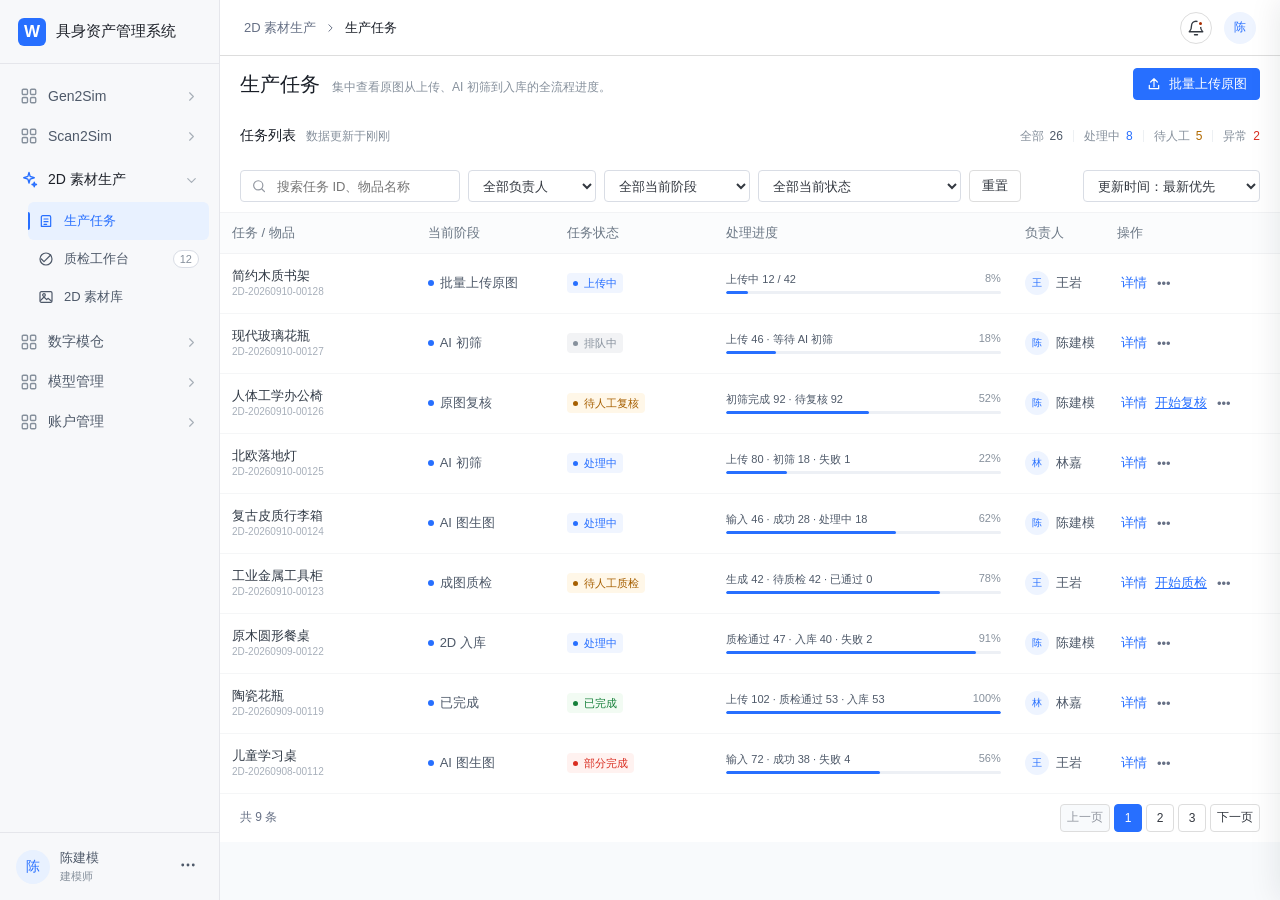
==== index.html @ 88dd55d5 "Add files via upload" ====
<!doctype html>
<html lang="zh-CN">
<head>
  <meta charset="utf-8">
  <meta name="viewport" content="width=device-width, initial-scale=1">
  <title>2D 素材生产 · 生产任务</title>
  <link rel="stylesheet" href="../cloud-blue-b2b/tokens.css">
  <link rel="stylesheet" href="styles.css">
</head>
<body>
  <svg class="svg-defs" aria-hidden="true">
    <symbol id="i-grid" viewBox="0 0 24 24"><rect x="3" y="3" width="7" height="7" rx="1.5"/><rect x="14" y="3" width="7" height="7" rx="1.5"/><rect x="3" y="14" width="7" height="7" rx="1.5"/><rect x="14" y="14" width="7" height="7" rx="1.5"/></symbol>
    <symbol id="i-task" viewBox="0 0 24 24"><path d="M7 4h10a2 2 0 0 1 2 2v14H5V6a2 2 0 0 1 2-2Z"/><path d="M9 9h6M9 13h6M9 17h4"/></symbol>
    <symbol id="i-check" viewBox="0 0 24 24"><path d="m5 12 4 4L19 6"/><circle cx="12" cy="12" r="9"/></symbol>
    <symbol id="i-image" viewBox="0 0 24 24"><rect x="3" y="4" width="18" height="16" rx="2"/><circle cx="9" cy="9" r="2"/><path d="m4 17 5-5 4 4 2-2 5 4"/></symbol>
    <symbol id="i-search" viewBox="0 0 24 24"><circle cx="11" cy="11" r="7"/><path d="m16.5 16.5 4 4"/></symbol>
    <symbol id="i-upload" viewBox="0 0 24 24"><path d="M12 16V4m0 0L7 9m5-5 5 5"/><path d="M5 14v5h14v-5"/></symbol>
    <symbol id="i-chevron" viewBox="0 0 24 24"><path d="m9 6 6 6-6 6"/></symbol>
    <symbol id="i-close" viewBox="0 0 24 24"><path d="m6 6 12 12M18 6 6 18"/></symbol>
    <symbol id="i-more" viewBox="0 0 24 24"><circle cx="5" cy="12" r="1"/><circle cx="12" cy="12" r="1"/><circle cx="19" cy="12" r="1"/></symbol>
    <symbol id="i-spark" viewBox="0 0 24 24"><path d="m12 2 1.5 5.2L19 9l-5.5 1.8L12 16l-1.5-5.2L5 9l5.5-1.8L12 2Z"/><path d="m19 15 .7 2.3L22 18l-2.3.7L19 21l-.7-2.3L16 18l2.3-.7L19 15Z"/></symbol>
    <symbol id="i-bell" viewBox="0 0 24 24"><path d="M18 9a6 6 0 0 0-12 0c0 7-3 7-3 8h18c0-1-3-1-3-8Z"/><path d="M10 21h4"/></symbol>
  </svg>

  <div class="app-shell">
    <aside class="sidebar" aria-label="主导航">
      <div class="brand"><span class="brand-mark">W</span><span>具身资产管理系统</span></div>
      <nav class="nav">
        <button class="nav-group"><svg><use href="#i-grid"/></svg><span>Gen2Sim</span><svg class="chev"><use href="#i-chevron"/></svg></button>
        <button class="nav-group"><svg><use href="#i-grid"/></svg><span>Scan2Sim</span><svg class="chev"><use href="#i-chevron"/></svg></button>
        <section class="nav-section open">
          <button class="nav-group active-group"><svg><use href="#i-spark"/></svg><span>2D 素材生产</span><svg class="chev rotate"><use href="#i-chevron"/></svg></button>
          <div class="subnav">
            <button class="subnav-item active"><svg><use href="#i-task"/></svg><span>生产任务</span></button>
            <a class="subnav-item" href="quality.html"><svg><use href="#i-check"/></svg><span>质检工作台</span><span class="nav-count">12</span></a>
            <a class="subnav-item" href="library.html"><svg><use href="#i-image"/></svg><span>2D 素材库</span></a>
          </div>
        </section>
        <button class="nav-group"><svg><use href="#i-grid"/></svg><span>数字模仓</span><svg class="chev"><use href="#i-chevron"/></svg></button>
        <button class="nav-group"><svg><use href="#i-grid"/></svg><span>模型管理</span><svg class="chev"><use href="#i-chevron"/></svg></button>
        <button class="nav-group"><svg><use href="#i-grid"/></svg><span>账户管理</span><svg class="chev"><use href="#i-chevron"/></svg></button>
      </nav>
      <div class="sidebar-foot"><div class="avatar">陈</div><div><strong>陈建模</strong><span>建模师</span></div><button aria-label="更多账户操作"><svg><use href="#i-more"/></svg></button></div>
    </aside>

    <main class="main">
      <header class="topbar">
        <div class="breadcrumb"><span>2D 素材生产</span><svg><use href="#i-chevron"/></svg><strong>生产任务</strong></div>
        <div class="top-actions"><button class="icon-btn" aria-label="通知"><svg><use href="#i-bell"/></svg><span class="notice-dot"></span></button><div class="top-avatar">陈</div></div>
      </header>

      <div class="page">
        <section class="page-heading">
          <div class="page-title-row"><h1>生产任务</h1><p>集中查看原图从上传、AI 初筛到入库的全流程进度。</p></div>
          <button class="primary-btn" id="uploadBtn"><svg><use href="#i-upload"/></svg>批量上传原图</button>
        </section>

        <section class="task-panel">
          <div class="panel-header">
            <div class="panel-title-group"><h2>任务列表</h2><span>数据更新于刚刚</span></div>
            <div class="summary-bar" aria-label="任务概览">
              <span>全部 <strong>26</strong></span><i></i>
              <span class="summary-processing">处理中 <strong>8</strong></span><i></i>
              <span class="summary-pending">待人工 <strong>5</strong></span><i></i>
              <span class="summary-exception">异常 <strong>2</strong></span>
            </div>
          </div>
          <div class="filters">
            <label class="search-box"><svg><use href="#i-search"/></svg><input id="searchInput" type="search" placeholder="搜索任务 ID、物品名称" aria-label="搜索任务"></label>
            <select id="ownerFilter" aria-label="筛选负责人"><option value="all">全部负责人</option><option>陈建模</option><option>林嘉</option><option>王岩</option></select>
            <select id="stageFilter" aria-label="筛选当前阶段"><option value="all">全部当前阶段</option><option>批量上传原图</option><option>AI 初筛</option><option>原图复核</option><option>AI 图生图</option><option>成图质检</option><option>分类/标签/命名</option><option>2D 入库</option><option>已完成</option></select>
            <select id="statusFilter" aria-label="筛选当前状态"><option value="all">全部当前状态</option></select>
            <button class="ghost-btn" id="resetBtn">重置</button><span class="filter-spacer"></span>
            <select id="sortFilter" aria-label="任务排序"><option value="time-desc">更新时间：最新优先</option><option value="time-asc">更新时间：最早优先</option><option value="progress-desc">处理进度：从高到低</option><option value="progress-asc">处理进度：从低到高</option></select>
          </div>

          <div class="table-wrap">
            <table>
              <thead><tr><th>任务 / 物品</th><th>当前阶段</th><th>任务状态</th><th>处理进度</th><th>负责人</th><th>更新时间</th><th>备注</th><th>操作</th></tr></thead>
              <tbody id="taskBody"></tbody>
            </table>
            <div class="empty" id="emptyState"><div class="empty-icon"><svg><use href="#i-search"/></svg></div><h3>没有找到匹配任务</h3><p>调整筛选条件或搜索关键词后再试。</p><button class="ghost-btn" id="emptyReset">清空筛选</button></div>
          </div>
          <footer class="pagination"><span id="resultCount">共 8 条</span><div><button disabled>上一页</button><button class="page-current">1</button><button>2</button><button>3</button><button>下一页</button></div></footer>
        </section>
      </div>
    </main>
  </div>

  <div class="overlay" id="drawerOverlay" hidden></div>
  <aside class="drawer" id="taskDrawer" aria-hidden="true" aria-label="任务详情">
    <header><div><span class="drawer-kicker">任务详情</span><h2 id="drawerTitle">办公椅</h2><code id="drawerId"></code></div><button class="icon-btn" id="drawerClose" aria-label="关闭"><svg><use href="#i-close"/></svg></button></header>
    <div class="drawer-body" id="drawerBody"></div>
    <footer><button class="ghost-btn" id="drawerCancel">关闭</button><button class="primary-btn" id="drawerAction">继续处理</button></footer>
  </aside>

  <div class="modal-overlay" id="uploadModal" hidden>
    <section class="modal" role="dialog" aria-modal="true" aria-labelledby="uploadTitle">
      <header><div><span class="drawer-kicker">新生产批次</span><h2 id="uploadTitle">批量上传原图</h2></div><button class="icon-btn modal-close" aria-label="关闭"><svg><use href="#i-close"/></svg></button></header>
      <form id="uploadForm">
        <div class="modal-body upload-form-body">
          <label class="form-field"><span>物品名称 <b>*</b></span><input id="itemName" name="itemName" maxlength="50" placeholder="请输入物品名称" required></label>
          <label class="form-field"><span>备注</span><textarea id="taskRemark" name="taskRemark" maxlength="100" placeholder="可填写用途、重点关注事项等（选填）"></textarea></label>
          <div class="form-field"><span>上传图片 <b>*</b></span><div class="upload-dropzone"><input id="imageFiles" name="imageFiles" type="file" accept="image/png,image/jpeg,image/webp" multiple><input id="imageFolder" name="imageFolder" type="file" webkitdirectory directory multiple><svg><use href="#i-upload"/></svg><strong>上传图片或图片文件夹</strong><small>仅支持 PNG、JPG、JPEG、WEBP；文件夹内含其他格式时不可提交</small><div class="upload-picker-actions"><button type="button" class="ghost-btn" id="chooseImages">选择图片</button><button type="button" class="ghost-btn" id="chooseFolder">选择文件夹</button></div><em id="uploadCount" aria-live="polite">尚未选择图片</em></div></div>
        </div>
        <footer><button type="button" class="ghost-btn modal-close">取消</button><button type="submit" class="primary-btn">提交并开始上传</button></footer>
      </form>
    </section>
  </div>

  <div class="toast" id="toast" role="status"></div>
  <script src="app.js"></script>
</body>
</html>
---- styles.css ----
*{box-sizing:border-box}html,body{margin:0;min-height:100%;font-family:var(--cb-font-sans);color:var(--cb-ink);background:var(--cb-canvas)}button,input,select{font:inherit}.svg-defs{position:absolute;width:0;height:0;overflow:hidden}svg{width:18px;height:18px;fill:none;stroke:currentColor;stroke-width:1.8;stroke-linecap:round;stroke-linejoin:round}.app-shell{min-height:100vh}.sidebar{position:fixed;inset:0 auto 0 0;width:240px;color:#fff;background:#1768e5;display:flex;flex-direction:column;z-index:10;box-shadow:8px 0 24px rgba(16,63,135,.12)}.brand{height:68px;display:flex;align-items:center;gap:10px;padding:0 20px;border-bottom:1px solid rgba(255,255,255,.15);font-size:16px;font-weight:600}.brand-mark{font-size:25px;font-weight:800;font-style:italic}.nav{padding:14px 10px}.nav-group,.subnav-item{border:0;color:inherit;background:transparent;width:100%;display:flex;align-items:center;text-align:left;cursor:pointer}.nav-group{height:46px;padding:0 12px;gap:10px;border-radius:8px;font-size:14px;font-weight:500}.nav-group:hover,.subnav-item:hover{background:rgba(255,255,255,.1)}.nav-group>svg:first-child{opacity:.88}.nav-group span{flex:1}.nav-group .chev{width:15px;height:15px;opacity:.7;transition:transform .18s}.chev.rotate{transform:rotate(90deg)}.nav-section{margin:4px 0}.active-group{background:rgba(9,64,150,.22)}.subnav{padding:4px 0 4px 18px}.subnav-item{height:42px;padding:0 12px;gap:10px;border-radius:8px;font-size:13px;color:rgba(255,255,255,.78)}.subnav-item svg{width:16px}.subnav-item.active{background:#fff;color:#145be8;font-weight:600;box-shadow:0 4px 14px rgba(13,59,129,.17)}.nav-count{margin-left:auto;padding:1px 7px;border-radius:999px;background:rgba(255,255,255,.16);font-size:11px}.sidebar-foot{margin-top:auto;padding:16px;display:flex;align-items:center;gap:10px;border-top:1px solid rgba(255,255,255,.15)}.avatar,.top-avatar{display:grid;place-items:center;border-radius:50%;font-weight:600}.avatar{width:34px;height:34px;background:rgba(255,255,255,.2)}.sidebar-foot div:nth-child(2){display:flex;flex-direction:column;gap:2px;font-size:13px}.sidebar-foot span{font-size:11px;opacity:.7}.sidebar-foot button{margin-left:auto;border:0;background:transparent;color:#fff}.main{margin-left:240px;min-width:0}.topbar{height:56px;position:sticky;top:0;z-index:8;display:flex;align-items:center;justify-content:space-between;padding:0 28px;background:rgba(255,255,255,.97);border-bottom:1px solid var(--cb-border)}.breadcrumb{display:flex;align-items:center;gap:8px;color:var(--cb-ink-muted);font-size:13px}.breadcrumb svg{width:13px}.breadcrumb strong{color:var(--cb-ink);font-weight:500}.top-actions{display:flex;align-items:center;gap:12px}.icon-btn{position:relative;display:grid;place-items:center;width:36px;height:36px;border:1px solid transparent;border-radius:8px;background:transparent;color:var(--cb-ink-secondary);cursor:pointer}.icon-btn:hover{background:var(--cb-surface-hover)}.notice-dot{position:absolute;right:7px;top:7px;width:7px;height:7px;border:2px solid #fff;border-radius:50%;background:var(--cb-error)}.top-avatar{width:32px;height:32px;color:#145be8;background:var(--cb-primary-soft);font-size:12px}.page{padding:28px;max-width:1680px;margin:auto}.page-heading{display:flex;align-items:flex-end;justify-content:space-between;margin-bottom:22px}.eyebrow{display:flex;align-items:center;gap:7px;color:var(--cb-primary);font-size:11px;font-weight:700;letter-spacing:1.2px}.eyebrow span{width:18px;height:2px;background:var(--cb-primary)}h1{margin:7px 0 4px;font-size:26px;line-height:1.3;letter-spacing:-.3px}.page-heading p{margin:0;color:var(--cb-ink-muted);font-size:13px}.primary-btn,.ghost-btn,.icon-text-btn{height:36px;border-radius:8px;padding:0 14px;display:inline-flex;align-items:center;justify-content:center;gap:7px;cursor:pointer}.primary-btn{border:1px solid var(--cb-primary);background:var(--cb-primary);color:#fff;font-weight:500;box-shadow:0 5px 14px rgba(39,111,255,.2)}.primary-btn:hover{background:var(--cb-primary-hover)}.ghost-btn,.icon-text-btn{border:1px solid var(--cb-border);background:#fff;color:var(--cb-ink-secondary)}.ghost-btn:hover,.icon-text-btn:hover{border-color:var(--cb-primary-focus);background:var(--cb-primary-soft);color:var(--cb-primary)}.summary{display:grid;grid-template-columns:repeat(4,minmax(0,1fr));gap:14px;margin-bottom:16px}.summary article{min-height:92px;padding:17px 18px;display:flex;align-items:center;gap:14px;background:#fff;border:1px solid var(--cb-border);border-radius:12px;box-shadow:var(--cb-shadow-card)}.metric-icon{width:42px;height:42px;flex:0 0 auto;display:grid;place-items:center;border-radius:10px;font-size:18px;font-weight:700}.metric-icon.blue{color:var(--cb-primary);background:var(--cb-primary-soft)}.metric-icon.cyan{background:#eafafb}.metric-icon.amber{color:var(--cb-warning);background:var(--cb-warning-soft)}.metric-icon.red{color:var(--cb-error);background:var(--cb-error-soft)}.pulse{width:11px;height:11px;border:3px solid #06a7b8;border-radius:50%;box-shadow:0 0 0 6px rgba(6,167,184,.12)}.summary article>div:last-child{min-width:0;display:grid;grid-template-columns:auto auto;align-items:baseline;column-gap:8px}.summary span{font-size:12px;color:var(--cb-ink-muted)}.summary strong{font-size:24px;line-height:1.1}.summary small{grid-column:1/-1;margin-top:5px;color:var(--cb-ink-disabled);white-space:nowrap;overflow:hidden;text-overflow:ellipsis}.task-panel{background:#fff;border:1px solid var(--cb-border);border-radius:12px;box-shadow:var(--cb-shadow-card);overflow:hidden}.panel-header{height:61px;padding:0 18px;display:flex;align-items:center;justify-content:space-between;border-bottom:1px solid var(--cb-border)}.panel-header>div:first-child{display:flex;align-items:baseline;gap:10px}.panel-header h2{margin:0;font-size:17px}.panel-header span{color:var(--cb-ink-disabled);font-size:12px}.view-tabs{height:100%;display:flex;align-items:flex-end;gap:24px}.view-tabs button{height:100%;padding:0 2px;border:0;border-bottom:2px solid transparent;background:transparent;color:var(--cb-ink-muted);cursor:pointer}.view-tabs button.active{color:var(--cb-primary);border-color:var(--cb-primary);font-weight:600}.filters{padding:14px 18px;display:flex;align-items:center;gap:10px;border-bottom:1px solid var(--cb-border)}.search-box{width:260px;height:36px;display:flex;align-items:center;gap:8px;padding:0 10px;border:1px solid var(--cb-border);border-radius:8px;background:#fff;color:var(--cb-ink-disabled)}.search-box:focus-within{border-color:var(--cb-primary);box-shadow:var(--cb-focus-ring)}.search-box input{width:100%;border:0;outline:0;color:var(--cb-ink);font-size:13px}.filters select{height:36px;min-width:126px;padding:0 32px 0 11px;border:1px solid var(--cb-border);border-radius:8px;background:#fff;color:var(--cb-ink-secondary);outline:0}.filters select:focus{border-color:var(--cb-primary);box-shadow:var(--cb-focus-ring)}.filter-spacer{flex:1}.icon-text-btn svg{width:16px}.table-wrap{overflow:auto}table{width:100%;min-width:1120px;border-collapse:collapse;table-layout:fixed}th{height:42px;padding:0 14px;background:var(--cb-surface-soft);color:var(--cb-ink-muted);font-size:12px;font-weight:500;text-align:left;border-bottom:1px solid var(--cb-border)}td{height:72px;padding:10px 14px;border-bottom:1px solid #edf0f4;color:var(--cb-ink-secondary);font-size:13px;vertical-align:middle}tbody tr{cursor:pointer;transition:background .15s}tbody tr:hover{background:#f8faff}th:nth-child(1){width:225px}th:nth-child(2){width:108px}th:nth-child(3){width:116px}th:nth-child(4){width:285px}th:nth-child(5){width:86px}th:nth-child(6){width:90px}th:nth-child(7){width:125px}th:nth-child(8){width:115px}.task-cell{display:flex;align-items:center;gap:10px}.object-thumb{width:42px;height:42px;flex:0 0 auto;border:1px solid #dfe8f6;border-radius:8px;display:grid;place-items:center;color:#276fff;background:linear-gradient(145deg,#f7faff,#eaf1ff)}.object-thumb svg{width:24px;height:24px}.task-name{display:flex;flex-direction:column;min-width:0}.task-name strong{color:var(--cb-ink);font-size:13px;white-space:nowrap;overflow:hidden;text-overflow:ellipsis}.task-name code{margin-top:4px;color:var(--cb-ink-disabled);font:11px var(--cb-font-mono)}.stage{display:flex;align-items:center;gap:7px;color:var(--cb-ink-secondary)}.stage-dot{width:7px;height:7px;border-radius:50%;background:var(--cb-primary)}.status{display:inline-flex;align-items:center;gap:6px;padding:4px 8px;border-radius:999px;font-size:12px;font-weight:500;white-space:nowrap}.status:before{content:"";width:6px;height:6px;border-radius:50%;background:currentColor}.status.action{color:#b54708;background:var(--cb-warning-soft)}.status.running{color:#175cd3;background:var(--cb-primary-soft)}.status.done{color:#067647;background:var(--cb-success-soft)}.status.exception{color:#b42318;background:var(--cb-error-soft)}.progress{display:flex;flex-direction:column;gap:7px}.progress-top{display:flex;justify-content:space-between;color:var(--cb-ink-muted);font-size:11px}.progress-top strong{color:var(--cb-ink-secondary);font-weight:500}.progress-bar{height:5px;border-radius:99px;background:#edf1f6;overflow:hidden}.progress-bar i{display:block;height:100%;border-radius:inherit;background:linear-gradient(90deg,#276fff,#58a6ff)}.progress-meta{font-size:11px;color:var(--cb-ink-disabled);white-space:nowrap}.num{text-align:right}.owner{display:flex;align-items:center;gap:7px}.mini-avatar{width:25px;height:25px;display:grid;place-items:center;border-radius:50%;color:#145be8;background:var(--cb-primary-soft);font-size:10px;font-weight:600}.time{font-size:12px;line-height:1.5}.action-link{border:0;background:transparent;color:var(--cb-primary);padding:5px 4px;cursor:pointer}.action-link:hover{text-decoration:underline}.more-btn{border:0;background:transparent;color:var(--cb-ink-muted);cursor:pointer;vertical-align:middle}.empty{display:none;text-align:center;padding:62px 20px}.empty.show{display:block}.empty-icon{margin:auto;width:48px;height:48px;display:grid;place-items:center;color:var(--cb-primary);background:var(--cb-primary-soft);border-radius:12px}.empty h3{margin:14px 0 5px;font-size:15px}.empty p{margin:0 0 16px;color:var(--cb-ink-muted);font-size:13px}.pagination{height:58px;padding:0 18px;display:flex;align-items:center;justify-content:space-between;color:var(--cb-ink-muted);font-size:12px}.pagination div{display:flex;gap:4px}.pagination button{height:30px;min-width:30px;border:1px solid var(--cb-border);border-radius:7px;background:#fff;color:var(--cb-ink-secondary)}.pagination button:disabled{color:var(--cb-ink-disabled);background:var(--cb-surface-disabled)}.pagination .page-current{color:#fff;background:var(--cb-primary);border-color:var(--cb-primary)}.overlay,.modal-overlay{position:fixed;inset:0;background:rgba(16,24,40,.3);z-index:30}.drawer{position:fixed;z-index:31;inset:0 0 0 auto;width:480px;display:flex;flex-direction:column;background:#fff;box-shadow:-16px 0 40px rgba(16,24,40,.16);transform:translateX(102%);transition:transform .18s ease}.drawer.open{transform:translateX(0)}.drawer>header,.modal>header{min-height:76px;padding:17px 20px;display:flex;align-items:flex-start;justify-content:space-between;border-bottom:1px solid var(--cb-border)}.drawer h2,.modal h2{margin:2px 0 3px;font-size:19px}.drawer code{color:var(--cb-ink-disabled);font:11px var(--cb-font-mono)}.drawer-kicker{color:var(--cb-primary);font-size:11px;font-weight:700;letter-spacing:.8px}.drawer-body{flex:1;padding:20px;overflow:auto}.drawer>footer,.modal>footer{padding:14px 20px;display:flex;justify-content:flex-end;gap:10px;border-top:1px solid var(--cb-border)}.detail-summary{display:grid;grid-template-columns:repeat(3,1fr);gap:10px}.detail-summary div{padding:13px;border:1px solid var(--cb-border);border-radius:9px;background:var(--cb-surface-soft)}.detail-summary span{display:block;color:var(--cb-ink-muted);font-size:11px}.detail-summary strong{display:block;margin-top:5px;font-size:17px}.detail-section{margin-top:22px}.detail-section h3{margin:0 0 12px;font-size:14px}.timeline{list-style:none;margin:0;padding:0}.timeline li{position:relative;padding:0 0 18px 28px;color:var(--cb-ink-muted);font-size:12px}.timeline li:before{content:"";position:absolute;left:6px;top:3px;width:9px;height:9px;border:2px solid #cfd7e4;border-radius:50%;background:#fff}.timeline li:after{content:"";position:absolute;left:11px;top:15px;bottom:0;width:1px;background:#dfe5ee}.timeline li:last-child:after{display:none}.timeline li.done:before{border-color:var(--cb-success);background:var(--cb-success)}.timeline li.current:before{border-color:var(--cb-primary);box-shadow:0 0 0 4px var(--cb-primary-soft)}.timeline strong{display:block;color:var(--cb-ink-secondary);font-size:13px;margin-bottom:3px}.modal-overlay{display:grid;place-items:center}.modal-overlay[hidden],.overlay[hidden]{display:none}.modal{width:min(540px,calc(100vw - 32px));background:#fff;border-radius:16px;box-shadow:var(--cb-shadow-dialog);overflow:hidden}.modal-body{padding:24px}.upload-placeholder{text-align:center;padding:30px 18px;border:1px dashed var(--cb-primary-focus);border-radius:12px;background:var(--cb-primary-soft)}.upload-illustration{width:52px;height:52px;margin:auto;display:grid;place-items:center;border-radius:14px;background:#fff;color:var(--cb-primary);box-shadow:0 6px 18px rgba(39,111,255,.1)}.upload-illustration svg{width:25px;height:25px}.upload-placeholder h3{margin:15px 0 6px;font-size:15px}.upload-placeholder p{margin:0;color:var(--cb-ink-muted);font-size:13px;line-height:1.6}.toast{position:fixed;z-index:60;left:50%;bottom:28px;transform:translate(-50%,20px);padding:10px 14px;border-radius:8px;background:#1d2939;color:#fff;font-size:13px;opacity:0;pointer-events:none;transition:.18s}.toast.show{opacity:1;transform:translate(-50%,0)}
@media(max-width:1180px){.summary{grid-template-columns:repeat(2,1fr)}.page{padding:22px}.sidebar{width:210px}.main{margin-left:210px}}
@media(max-width:820px){.sidebar{transform:translateX(-100%)}.main{margin-left:0}.summary{grid-template-columns:1fr}.page-heading{align-items:flex-start;gap:14px}.filters{flex-wrap:wrap}.filter-spacer{display:none}.drawer{width:min(480px,100vw)}.topbar{padding:0 18px}.page{padding:18px}}
@media(prefers-reduced-motion:reduce){*{scroll-behavior:auto!important;transition:none!important}}

/* Airtable data-workbench theme — visual override only */
:root{
  --at-primary:#276fff;--at-primary-active:#1757db;--at-primary-soft:#eef4ff;
  --at-ink:#181d26;--at-body:#333840;--at-muted:#667085;--at-subtle:#9297a0;
  --at-hairline:#ddd;--at-canvas:#fff;--at-surface:#f8fafc;--at-surface-strong:#eef0f3;
  --at-success:#006400;--at-success-soft:#edf7ed;--at-warning:#8a4b08;
  --at-warning-soft:#fff4df;--at-error:#aa2d00;--at-error-soft:#fff0eb;
  --cb-primary:#276fff;--cb-primary-hover:#1757db;--cb-primary-soft:#eef4ff;
  --cb-primary-focus:#8fb3ff;--cb-canvas:#fff;--cb-ink:#181d26;
  --cb-ink-secondary:#333840;--cb-ink-muted:#667085;--cb-ink-disabled:#9297a0;
  --cb-border:#ddd;--cb-surface-soft:#f8fafc;--cb-surface-hover:#f5f7fa;
  --cb-surface-disabled:#eef0f3;--cb-success:#006400;--cb-success-soft:#edf7ed;
  --cb-warning:#8a4b08;--cb-warning-soft:#fff4df;--cb-error:#aa2d00;
  --cb-error-soft:#fff0eb;--cb-font-sans:"Haas","Helvetica Neue",-apple-system,BlinkMacSystemFont,"Segoe UI",sans-serif;
  --cb-shadow-card:none;--cb-shadow-dialog:0 20px 50px rgba(24,29,38,.16);
}

html,body{color:var(--at-ink);background:var(--at-surface);font-size:14px;font-weight:400}
button:focus-visible,input:focus-visible,select:focus-visible{outline:2px solid rgba(39,111,255,.3);outline-offset:2px}

.sidebar{
  color:var(--at-body);background:var(--at-canvas);border-right:1px solid var(--at-hairline);
  box-shadow:none
}
.brand{
  height:64px;padding:0 20px;border-bottom:1px solid var(--at-hairline);
  color:var(--at-ink);font-size:15px;font-weight:500
}
.brand-mark{
  width:28px;height:28px;display:grid;place-items:center;border-radius:6px;
  color:#fff;background:var(--at-primary);font-size:17px;font-style:normal;font-weight:600
}
.nav{padding:16px 12px}
.nav-group{height:40px;padding:0 10px;border-radius:6px;color:var(--at-body);font-weight:400}
.nav-group:hover,.subnav-item:hover{background:var(--at-surface)}
.nav-group>svg:first-child{color:var(--at-muted);opacity:1}
.nav-group .chev{color:var(--at-subtle)}
.active-group{color:var(--at-ink);background:var(--at-surface);font-weight:500}
.active-group>svg:first-child{color:var(--at-primary)}
.subnav{padding:4px 0 4px 20px}
.subnav-item{position:relative;height:38px;padding:0 10px;border-radius:6px;color:var(--at-muted)}
.subnav-item.active{color:var(--at-primary);background:var(--at-primary-soft);font-weight:500;box-shadow:none}
.subnav-item.active:before{
  content:"";position:absolute;left:0;width:3px;height:20px;border-radius:0 3px 3px 0;background:var(--at-primary)
}
.nav-count{
  min-width:22px;padding:2px 6px;border:1px solid var(--at-hairline);border-radius:999px;
  color:var(--at-muted);background:#fff;text-align:center
}
.sidebar-foot{border-top:1px solid var(--at-hairline)}
.avatar,.top-avatar{color:var(--at-primary);background:var(--at-primary-soft);font-weight:500}
.sidebar-foot div:nth-child(2){color:var(--at-body)}
.sidebar-foot strong{font-weight:500}.sidebar-foot span{color:var(--at-subtle);opacity:1}
.sidebar-foot button{color:var(--at-muted)}

.topbar{height:64px;padding:0 32px;border-bottom:1px solid var(--at-hairline);background:rgba(255,255,255,.98)}
.breadcrumb{color:var(--at-muted)}.breadcrumb strong{color:var(--at-ink);font-weight:500}
.icon-btn{width:40px;height:40px;border:1px solid var(--at-hairline);border-radius:50%;color:var(--at-body);background:#fff}
.icon-btn:hover{background:#fff}.notice-dot{background:var(--at-error)}
.page{max-width:1600px;padding:32px}.page-heading{margin-bottom:24px;gap:24px}
.eyebrow{gap:8px;color:var(--at-primary);font-weight:500;letter-spacing:.12em}
.eyebrow span{width:20px;background:var(--at-primary)}
h1{margin:8px 0 6px;color:var(--at-ink);font-size:28px;font-weight:400;letter-spacing:0}
.page-heading p{color:var(--at-muted);font-size:14px}

.primary-btn,.ghost-btn,.icon-text-btn{height:40px;padding:0 16px;border-radius:10px;font-size:14px;font-weight:500}
.primary-btn{border-color:var(--at-primary);background:var(--at-primary);box-shadow:none}
.primary-btn:hover,.primary-btn:active{background:var(--at-primary-active)}
.ghost-btn,.icon-text-btn{border-color:var(--at-hairline);color:var(--at-body);background:#fff}
.ghost-btn:hover,.icon-text-btn:hover{border-color:var(--at-hairline);color:var(--at-body);background:#fff}

.summary{gap:12px}.summary article{
  min-height:96px;padding:16px;border:1px solid var(--at-hairline);border-radius:10px;background:#fff;box-shadow:none
}
.metric-icon{border-radius:10px;font-weight:500}.metric-icon.blue{color:var(--at-primary);background:var(--at-primary-soft)}
.metric-icon.cyan{background:#edf7f4}.metric-icon.amber{color:var(--at-warning);background:var(--at-warning-soft)}
.metric-icon.red{color:var(--at-error);background:var(--at-error-soft)}
.pulse{width:10px;height:10px;border:2px solid #0b7458;box-shadow:0 0 0 5px rgba(11,116,88,.1)}
.summary span{color:var(--at-muted)}.summary strong{color:var(--at-ink);font-weight:400}
.summary small{color:var(--at-subtle)}

.task-panel{border:1px solid var(--at-hairline);border-radius:10px;background:#fff;box-shadow:none}
.panel-header{height:60px;border-bottom:1px solid var(--at-hairline)}
.panel-header h2{color:var(--at-ink);font-size:18px;font-weight:500}.panel-header span{color:var(--at-subtle)}
.view-tabs button{color:var(--at-muted)}
.view-tabs button.active{border-color:var(--at-primary);color:var(--at-primary);font-weight:500}
.filters{min-height:60px;padding:12px 18px;gap:8px;border-bottom:1px solid var(--at-hairline);background:#fff}
.search-box{width:268px;height:40px;padding:0 12px;border-color:var(--at-hairline);border-radius:6px;color:var(--at-subtle)}
.search-box:focus-within{border-color:var(--at-primary);box-shadow:0 0 0 2px rgba(39,111,255,.12)}
.search-box input{color:var(--at-ink);font-size:14px}
.filters select{height:40px;border-color:var(--at-hairline);border-radius:6px;color:var(--at-body);font-size:14px}
.filters select:focus{border-color:var(--at-primary);box-shadow:none}

th{height:44px;border-bottom:1px solid var(--at-hairline);color:var(--at-muted);background:var(--at-surface)}
td{height:72px;border-bottom:1px solid #eceef1;color:var(--at-body);font-size:12px}
tbody tr{transition:none}tbody tr:hover{background:#fff}
.object-thumb{border-color:#b9d0ff;border-radius:6px;color:var(--at-primary);background:var(--at-primary-soft)}
.task-name strong{color:var(--at-ink);font-weight:500}.task-name code{color:var(--at-subtle)}
.stage{color:var(--at-body)}.stage-dot{background:var(--at-primary)}
.status{border-radius:6px}.status.action{color:var(--at-warning);background:var(--at-warning-soft)}
.status.running{color:var(--at-primary);background:var(--at-primary-soft)}
.status.done{color:var(--at-success);background:var(--at-success-soft)}
.status.exception{color:var(--at-error);background:var(--at-error-soft)}
.progress-bar{border-radius:2px;background:var(--at-surface-strong)}.progress-bar i{background:var(--at-primary)}
.progress-top{color:var(--at-muted)}.progress-top strong{color:var(--at-body)}.progress-meta{color:var(--at-subtle)}
.mini-avatar{color:var(--at-primary);background:var(--at-primary-soft);font-weight:500}
.action-link{color:var(--at-primary)}.action-link:hover{text-decoration:none}.more-btn{color:var(--at-muted)}
.empty-icon{border-radius:10px;color:var(--at-primary);background:var(--at-primary-soft)}
.empty h3{color:var(--at-ink);font-weight:500}.empty p{color:var(--at-muted)}
.pagination{color:var(--at-muted)}.pagination button{border-color:var(--at-hairline);border-radius:6px;color:var(--at-body)}
.pagination button:disabled{color:var(--at-subtle);background:var(--at-surface)}
.pagination .page-current{border-color:var(--at-primary);background:var(--at-primary)}

.overlay,.modal-overlay{background:rgba(24,29,38,.28)}
.drawer{border-left:1px solid var(--at-hairline);box-shadow:-10px 0 30px rgba(24,29,38,.1)}
.drawer>header,.modal>header,.drawer>footer,.modal>footer{border-color:var(--at-hairline)}
.drawer h2,.modal h2{color:var(--at-ink);font-size:20px;font-weight:400}
.drawer code{color:var(--at-subtle)}.drawer-kicker{color:var(--at-primary);font-weight:500}
.detail-summary{gap:8px}.detail-summary div{border-color:var(--at-hairline);border-radius:6px;background:var(--at-surface)}
.detail-summary span{color:var(--at-muted)}.detail-summary strong{color:var(--at-ink);font-weight:400}
.detail-section h3,.timeline strong{color:var(--at-ink);font-weight:500}
.timeline li{color:var(--at-muted)}.timeline li:after{background:var(--at-hairline)}
.timeline li.done:before{border-color:var(--at-success);background:var(--at-success)}
.timeline li.current:before{border-color:var(--at-primary);box-shadow:0 0 0 4px var(--at-primary-soft)}
.modal{border:1px solid var(--at-hairline);border-radius:12px;box-shadow:0 20px 50px rgba(24,29,38,.16)}
.upload-placeholder{border-color:#b9d0ff;border-radius:10px;background:var(--at-primary-soft)}
.upload-illustration{border:1px solid #b9d0ff;border-radius:10px;color:var(--at-primary);box-shadow:none}
.upload-placeholder h3{color:var(--at-ink);font-weight:500}.upload-placeholder p{color:var(--at-muted)}
.toast{border-radius:6px;background:var(--at-ink)}

/* Airtable-base workbench layout: blue navigation + edge-to-edge data grid */
.sidebar{width:220px;color:#fff;background:#276fff;border-right:0;box-shadow:none}
.brand{height:64px;padding:0 18px;border-bottom:1px solid rgba(255,255,255,.2);color:#fff;font-size:15px}
.brand-mark{background:#fff;color:#276fff}
.nav{padding:16px 10px}.nav-group{height:40px;padding:0 10px;color:rgba(255,255,255,.88);border-radius:6px}
.nav-group:hover,.subnav-item:hover{background:rgba(255,255,255,.1)}
.nav-group>svg:first-child,.nav-group .chev{color:rgba(255,255,255,.72)}
.active-group{color:#fff;background:rgba(0,0,0,.1);font-weight:500}.active-group>svg:first-child{color:#fff}
.subnav{padding:4px 0 4px 18px}.subnav-item{height:38px;padding:0 10px;color:rgba(255,255,255,.8)}
.subnav-item.active{color:#276fff;background:#fff;box-shadow:none}.subnav-item.active:before{background:#fff}
.nav-count{border-color:rgba(255,255,255,.28);color:#fff;background:rgba(255,255,255,.14)}
.sidebar-foot{padding:16px;border-top:1px solid rgba(255,255,255,.2)}
.avatar{color:#276fff;background:#fff}.sidebar-foot div:nth-child(2),.sidebar-foot span,.sidebar-foot button{color:#fff}
.sidebar-foot span{opacity:.72}

.main{margin-left:220px;background:#fff}.topbar{padding:0 24px;background:#fff}
.page{max-width:none;margin:0;padding:0;background:#fff}
.page-heading{margin:0;padding:24px 24px 16px;align-items:flex-end}
.page-heading p{font-size:13px}.summary{margin:0;padding:0 24px 16px;gap:10px}
.summary article{min-height:88px;padding:14px;border-radius:8px}.metric-icon{width:40px;height:40px;border-radius:8px}
.task-panel{border-width:1px 0 0;border-radius:0;box-shadow:none}
.panel-header{height:56px;padding:0 24px}.filters{min-height:56px;padding:8px 24px}
.search-box{height:38px}.filters select{height:38px}.primary-btn,.ghost-btn,.icon-text-btn{height:38px}
th{height:42px}td{height:70px}.pagination{padding:0 24px}

@media(max-width:1180px){.sidebar{width:220px}.main{margin-left:220px}.page{padding:0}.summary{padding-left:20px;padding-right:20px}.page-heading{padding-left:20px;padding-right:20px}.panel-header,.filters,.pagination{padding-left:20px;padding-right:20px}}

/* Enterprise console density: Ant-style structure + Arco-style visual scale */
.topbar{height:56px}.page-heading{min-height:64px;padding:12px 20px;align-items:center}
.page-title-row{display:flex;align-items:baseline;gap:12px;min-width:0}
.page-heading h1{margin:0;font-size:20px;font-weight:600;line-height:28px;white-space:nowrap}
.page-heading p{overflow:hidden;margin:0;font-size:12px;line-height:20px;text-overflow:ellipsis;white-space:nowrap}
.primary-btn,.ghost-btn,.icon-text-btn{height:32px;padding:0 12px;border-radius:4px;font-size:13px}
.primary-btn svg{width:16px;height:16px}.icon-btn{width:32px;height:32px}

.summary{display:none}
.summary-bar{
  height:48px;padding:0 20px;display:flex;align-items:center;gap:12px;
  border-top:1px solid var(--at-hairline);border-bottom:1px solid var(--at-hairline);
  color:var(--at-text-secondary,#4e5969);background:#fff;font-size:13px
}
.summary-bar span{display:inline-flex;align-items:center;gap:6px;color:#4e5969}
.summary-bar strong{color:#1d2129;font-weight:600}.summary-bar i{width:1px;height:14px;background:#e5e6eb}
.summary-bar .summary-processing strong{color:#276fff}.summary-bar .summary-pending strong{color:#d46b08}.summary-bar .summary-exception strong{color:#f53f3f}

.task-panel{border-top:0}.panel-header{height:48px;padding:0 20px}.panel-header h2{font-size:14px;font-weight:600}
.panel-header span{font-size:12px}.view-tabs{gap:20px}.view-tabs button{font-size:13px}
.filters{min-height:52px;padding:10px 20px;gap:8px}.search-box{width:220px;height:32px;padding:0 10px;border-radius:4px}
.search-box input,.filters select{font-size:13px}.filters select{height:32px;min-width:120px;border-radius:4px}
.filters .ghost-btn,.filters .icon-text-btn{height:32px}.icon-text-btn svg{width:14px;height:14px}
th{height:40px;padding:0 12px;font-size:13px;font-weight:500}td{height:46px;padding:6px 12px;font-size:13px}
.task-cell{gap:8px}.object-thumb{width:32px;height:32px;border-radius:4px}.object-thumb svg{width:18px;height:18px}
.task-name strong{font-size:13px;line-height:18px}.task-name code{margin-top:0;font-size:10px;line-height:14px}
.stage{gap:6px;font-size:13px}.stage-dot{width:6px;height:6px}.status{height:24px;padding:2px 8px;border-radius:4px;font-size:12px}
.progress{gap:4px}.progress-top{font-size:11px}.progress-bar{height:4px}.progress-meta{display:none}
.mini-avatar{width:24px;height:24px}.time{font-size:12px;line-height:16px}.action-link{font-size:13px}
.pagination{height:48px;padding:0 20px}.pagination button{height:28px;min-width:28px;border-radius:4px}

@media(max-width:1180px){.page-heading,.summary-bar,.panel-header,.filters,.pagination{padding-left:16px;padding-right:16px}}

/* Visual refinement — quiet navigation, table-led content */
.sidebar{color:#4e5969;background:#f7f8fa;border-right:1px solid #e5e6eb}
.brand{border-bottom-color:#e5e6eb;color:#1d2129}.brand-mark{color:#fff;background:#276fff}
.nav{padding:12px 10px}.nav-group{color:#4e5969}.nav-group:hover,.subnav-item:hover{background:#f2f3f5}
.nav-group>svg:first-child,.nav-group .chev{color:#86909c}.active-group{color:#1d2129;background:transparent;font-weight:500}
.active-group>svg:first-child{color:#276fff}.subnav{padding:2px 0 2px 18px}
.subnav-item{color:#4e5969}.subnav-item.active{color:#276fff;background:#e8f1ff;font-weight:500}
.subnav-item.active:before{width:2px;height:18px;background:#276fff}
.nav-count{border-color:#d9dde5;color:#86909c;background:#fff}.sidebar-foot{border-top-color:#e5e6eb}
.avatar{color:#276fff;background:#e8f1ff}.sidebar-foot div:nth-child(2),.sidebar-foot span,.sidebar-foot button{color:#4e5969}
.sidebar-foot span{opacity:1;color:#86909c}

.page-heading{min-height:56px;padding-top:8px;padding-bottom:8px}.page-heading h1{font-size:20px;font-weight:500}
.page-heading p{color:#86909c;font-size:12px}.summary-bar{height:40px;gap:10px;color:#86909c;background:#fff}
.summary-bar span{color:#86909c;font-size:12px}.summary-bar strong{color:#4e5969;font-weight:500}
.summary-bar i{height:12px;background:#e5e6eb}.summary-bar .summary-processing strong{color:#276fff}
.summary-bar .summary-pending strong{color:#b26a00}.summary-bar .summary-exception strong{color:#d92d20}

.task-panel{border-color:#e5e6eb}.panel-header{height:46px;border-bottom-color:#edf0f3}
.panel-header h2{font-size:14px;font-weight:500}.panel-header span{color:#86909c}
.filters{min-height:50px;border-bottom-color:#e5e6eb}.search-box,.filters select{border-color:#d9dde5}
.search-box:focus-within{box-shadow:0 0 0 2px rgba(39,111,255,.1)}
th{color:#4e5969;background:#f7f8fa;border-bottom-color:#e5e6eb}
td{border-bottom-color:#f0f1f3}tbody tr{transition:background-color .12s ease}tbody tr:hover{background:#f7faff}
.status{height:22px;padding:1px 7px;border-radius:4px;font-size:12px;font-weight:400}
.status:before{width:5px;height:5px}.status.running{color:#276fff;background:#f0f5ff}
.status.action{color:#a65f00;background:#fff7e8}.status.done{color:#16803a;background:#f2fbf3}
.status.exception{color:#d92d20;background:#fff2f0}.progress-bar{background:#edf0f5}.progress-bar i{background:#276fff}
.primary-btn{border-color:#276fff;background:#276fff}.primary-btn:hover,.primary-btn:active{background:#1757db}

/* Table polish — quieter grid, clearer hover, semantic-only state colors */
.task-panel{border-color:#edf0f3}.panel-header{border-bottom-color:#f0f1f3}
th{color:#6b7785;background:#fafbfc;border-bottom-color:#eef0f3}
td{color:#4e5969;border-bottom-color:#f2f3f5}
tbody tr:hover{background:#f2f7ff}
.task-name strong{color:#313a46;font-weight:500}.task-name code{color:#a7afba}
.stage{color:#4e5969}.progress-top{color:#86909c}.progress-top strong{color:#4e5969;font-weight:400}
.progress-bar{height:3px;background:#edf0f5}.progress-bar i{background:#276fff}
.status{height:20px;padding:1px 6px;font-size:11px}.status:before{width:5px;height:5px}
.status.running{color:#276fff;background:#f0f5ff}.status.action,.status.partial{color:#a65f00;background:#fff7e8}
.status.done{color:#16803a;background:#f2fbf3}.status.exception{color:#d92d20;background:#fff2f0}
.status.neutral{color:#86909c;background:#f2f3f5}

/* Production task page — screenshot refinement */
.task-panel{border-color:#f1f2f4}
.panel-header{height:48px;padding:0 20px;justify-content:flex-start;border-bottom:0}
.panel-title-group{display:flex;align-items:baseline;gap:10px;white-space:nowrap}
.panel-header .summary-bar{height:auto;margin-left:24px;padding:0;gap:10px;border:0;background:transparent}
.panel-header .summary-bar span{font-size:12px}
.panel-header .summary-bar i{height:12px;background:#edf0f3}
.filters{border-bottom-color:#f2f3f5}
.table-wrap{width:100%;overflow:auto}
table{width:100%;min-width:0}
th{background:#fbfcfd;border-bottom-color:#f2f3f5}
td{height:52px;padding:7px 12px;border-bottom-color:#f5f6f7}
tbody tr:hover{background:#f0f5ff}
.task-cell{gap:0}

/* Filter, sorting and table-column refinement */
.panel-header .summary-bar{margin-left:auto}
.filters select{height:32px;min-width:120px;padding:0 28px 0 10px;border-radius:4px}
#ownerFilter{min-width:128px}
#sortFilter{min-width:164px}
th:nth-child(1){width:260px}th:nth-child(2){width:140px}th:nth-child(3){width:150px}th:nth-child(4){width:360px}th:nth-child(5){width:140px}th:nth-child(6){width:150px}th:nth-child(7){width:120px}
td{height:60px;padding:8px 12px}

/* Keep task actions available while the data columns scroll horizontally. */
th:last-child,td:last-child{position:sticky;right:0;z-index:2;background:#fff;box-shadow:-8px 0 10px rgba(29,33,41,.035)}
th:last-child{z-index:3;background:#fbfcfd}
tbody tr:hover td:last-child{background:#f0f5ff}

/* Batch upload modal */
.modal{border-radius:8px}.modal>header{min-height:64px;padding:14px 20px}.modal h2{font-size:17px}.modal-body.upload-form-body{padding:20px}
.upload-form-body{display:flex;flex-direction:column;gap:16px}.form-field{display:flex;flex-direction:column;gap:7px;color:#4e5969;font-size:13px}.form-field>span{font-weight:500}.form-field b{margin-left:2px;color:#f53f3f;font-weight:400}
.form-field input:not([type=file]),.form-field select{height:32px;padding:0 10px;border:1px solid #d9dde5;border-radius:4px;outline:0;color:#1d2129;background:#fff;font-size:13px}.form-field input:not([type=file]):focus,.form-field select:focus{border-color:#276fff;box-shadow:0 0 0 2px rgba(39,111,255,.1)}
.upload-dropzone{min-height:146px;display:flex;flex-direction:column;align-items:center;justify-content:center;gap:5px;border:1px dashed #b7c9ea;border-radius:4px;background:#fbfcff;color:#4e5969}.upload-dropzone:hover{border-color:#276fff;background:#f5f8ff}.upload-dropzone input{position:absolute;width:1px;height:1px;opacity:0;pointer-events:none}.upload-dropzone svg{width:22px;height:22px;color:#276fff}.upload-dropzone strong{font-size:13px;font-weight:500}.upload-dropzone small{color:#86909c;font-size:12px}.upload-picker-actions{display:flex;gap:8px;margin-top:4px}.upload-picker-actions .ghost-btn{height:28px;padding:0 10px;font-size:12px}.upload-dropzone em{margin-top:3px;color:#276fff;font-size:12px;font-style:normal}.upload-dropzone em.error{color:#d92d20}.modal>form>footer{padding:12px 20px;display:flex;justify-content:flex-end;gap:10px;border-top:1px solid #f0f1f3}

/* Original image review workbench */
.nav-symbol{width:18px;color:#86909c;text-align:center}.subnav-item{text-decoration:none}.breadcrumb a{color:#86909c;text-decoration:none}.review-page{padding:16px 20px 24px;max-width:none}.review-heading{height:48px;display:flex;align-items:center;justify-content:space-between}.review-heading h1{margin:0;font-size:20px;font-weight:500}.review-heading p{display:inline;margin:0 0 0 12px;color:#86909c;font-size:12px}.review-context{margin-top:12px;display:flex;height:56px;border:1px solid #f0f1f3;background:#fff}.review-context div{min-width:150px;padding:9px 16px;border-right:1px solid #f2f3f5;display:flex;flex-direction:column;gap:4px}.review-context span{color:#86909c;font-size:12px}.review-context strong{color:#313a46;font-size:13px;font-weight:500}.review-summary{height:42px;display:flex;align-items:center;gap:10px;color:#86909c;font-size:12px}.review-summary strong{margin-left:4px;color:#4e5969;font-weight:500}.review-summary i{width:1px;height:12px;background:#edf0f3}.review-summary .review-failed strong{color:#d92d20}.review-panel{border:1px solid #f1f2f4;background:#fff}.review-toolbar{height:52px;padding:0 16px;display:flex;align-items:center;justify-content:space-between;border-bottom:1px solid #f2f3f5}.review-filter-group,.review-selection{display:flex;align-items:center;gap:8px}.review-toolbar select{height:32px;min-width:136px;padding:0 28px 0 10px;border:1px solid #d9dde5;border-radius:4px;color:#4e5969;background:#fff;font-size:13px}.review-selection span{margin-right:4px;color:#86909c;font-size:12px}.review-selection .primary-btn,.review-selection .ghost-btn{height:30px;font-size:12px}.review-grid{display:grid;grid-template-columns:repeat(auto-fill,minmax(156px,1fr));gap:12px;padding:16px}.review-card{position:relative;border:1px solid #edf0f3;background:#fff}.review-card:hover{border-color:#b7c9ea}.review-select{position:absolute;top:8px;left:8px;z-index:1;cursor:pointer}.review-select input{position:absolute;opacity:0}.review-select span{width:16px;height:16px;display:block;border:1px solid #c9cdd4;border-radius:3px;background:#fff}.review-select input:checked+span{border-color:#276fff;background:#276fff}.review-select input:checked+span:after{content:'✓';display:block;color:#fff;font-size:12px;line-height:14px;text-align:center}.image-swatch{height:118px;display:flex;align-items:center;justify-content:center;background:var(--swatch);color:#6b7785;font-size:12px}.image-swatch span{padding:4px 7px;background:rgba(255,255,255,.58)}.review-card-footer{height:40px;padding:0 8px;display:flex;align-items:center;justify-content:space-between}.review-status{font-size:11px}.review-status.pending{color:#86909c}.review-status.approved{color:#16803a}.review-status.rejected{color:#d92d20}.review-status.failed{color:#d92d20}.review-card-actions{display:flex;gap:4px}.review-card-actions button{height:24px;padding:0 6px;border:0;background:transparent;color:#86909c;font-size:11px;cursor:pointer}.review-card-actions .card-approve{color:#276fff}.handled-text{color:#86909c;font-size:11px}

/* Quality workbench tabs */
.quality-tabs{height:44px;display:flex;align-items:flex-end;gap:24px;border-bottom:1px solid #f0f1f3}.quality-tabs button{height:44px;padding:0 2px;border:0;border-bottom:2px solid transparent;background:transparent;color:#86909c;font-size:13px;cursor:pointer}.quality-tabs button.active{border-color:#276fff;color:#276fff;font-weight:500}.quality-tabs button span{margin-left:5px;color:inherit;font-size:12px}.quality-pane{display:none}.quality-pane.active{display:block}.quality-pane .review-context{margin-top:16px}.quality-empty{min-height:360px;margin-top:16px;border:1px solid #f1f2f4;background:#fff;display:none;align-items:center;justify-content:center;text-align:center}.quality-empty.active{display:flex}.quality-empty strong{color:#313a46;font-size:15px;font-weight:500}.quality-empty p{margin:8px 0 0;color:#86909c;font-size:13px}

/* Multi-task source review queue */
.quality-page{padding:0 20px 24px}.quality-page .review-heading{height:auto;min-height:56px;padding:8px 0}.quality-page .review-summary{height:42px}.review-search{width:220px;height:32px;display:flex;align-items:center;gap:8px;padding:0 10px;border:1px solid #d9dde5;border-radius:4px;color:#86909c}.review-search:focus-within{border-color:#276fff;box-shadow:0 0 0 2px rgba(39,111,255,.1)}.review-search svg{width:16px;height:16px}.review-search input{width:100%;border:0;outline:0;color:#1d2129;font-size:13px}.review-item-meta{padding:7px 8px 0;display:flex;justify-content:space-between;gap:8px}.review-item-meta strong{min-width:0;overflow:hidden;text-overflow:ellipsis;white-space:nowrap;color:#4e5969;font-size:12px;font-weight:500}.review-item-meta span{flex:0 0 auto;color:#86909c;font-size:11px}.review-card-footer{height:32px}

/* Review queue alignment refinement */
.quality-page .review-heading h1{display:inline;margin:0;font-size:20px;line-height:32px}.quality-page .review-heading p{vertical-align:baseline}.quality-page .review-panel{border:0}.quality-page .review-toolbar{padding-left:0;padding-right:0}.quality-page .review-grid{display:block;padding:16px 0}.quality-page .pagination{padding-left:0;padding-right:0}

/* Task-level controls in the source-review queue */
.task-review-group{padding:14px 0 20px;border-top:1px solid #f2f3f5}.task-review-group:first-child{border-top:0}.task-review-header{min-height:38px;display:flex;align-items:center;gap:16px}.task-review-header>div:first-child{min-width:255px;display:flex;align-items:baseline;gap:8px}.task-review-header strong{color:#313a46;font-size:14px;font-weight:500}.task-review-header span{color:#86909c;font-size:11px}.task-review-progress{margin-left:auto;color:#86909c;font-size:12px}.task-action{height:30px;padding:0 10px;font-size:12px;text-decoration:none}.task-action:disabled{color:#86909c;border-color:#e5e6eb;background:#f7f8fa;cursor:not-allowed}.task-ended{color:#86909c}.task-review-cards{display:grid;grid-template-columns:repeat(auto-fill,minmax(156px,1fr));gap:12px;margin-top:10px}.task-review-cards .review-card{min-width:0}

/* Image-to-image configuration */
.config-page{padding:0 20px 28px;max-width:1120px}.config-heading{min-height:56px;padding:8px 0;display:flex;align-items:center;justify-content:space-between}.config-heading h1{display:inline;margin:0;color:#1d2129;font-size:20px;font-weight:500}.config-heading p{display:inline;margin-left:12px;color:#86909c;font-size:12px}.config-section{padding:16px 0;border-top:1px solid #f0f1f3}.config-section h2{margin:0 0 12px;color:#313a46;font-size:14px;font-weight:500}.config-info{display:grid;grid-template-columns:repeat(3,minmax(0,1fr));border:1px solid #edf0f3}.config-info div{min-height:56px;padding:9px 14px;border-right:1px solid #edf0f3;display:flex;flex-direction:column;gap:5px}.config-info div:last-child{border-right:0}.config-info span{color:#86909c;font-size:12px}.config-info strong{color:#313a46;font-size:13px;font-weight:500}.config-form-grid{display:grid;grid-template-columns:repeat(2,minmax(0,1fr));gap:16px 24px;max-width:820px}.config-form-grid textarea{height:80px;resize:vertical;padding:8px 10px;border:1px solid #d9dde5;border-radius:4px;outline:0;color:#1d2129;font-size:13px}.config-form-grid textarea:focus{border-color:#276fff;box-shadow:0 0 0 2px rgba(39,111,255,.1)}.view-options{display:flex;gap:8px}.view-options button{height:32px;padding:0 12px;border:1px solid #d9dde5;border-radius:4px;background:#fff;color:#4e5969;font-size:13px;cursor:pointer}.view-options button.active{border-color:#276fff;background:#f0f5ff;color:#276fff}.config-reference small{color:#86909c;font-size:12px}.effective-prompt{max-width:820px;min-height:64px;padding:12px;border:1px solid #edf0f3;background:#fafbfc;color:#4e5969;font-size:13px;line-height:1.7}.config-submit-bar{min-height:64px;padding:12px 0;display:flex;align-items:center;justify-content:space-between;border-top:1px solid #f0f1f3}.config-submit-bar>div{display:flex;flex-direction:column;gap:4px}.config-submit-bar strong{color:#313a46;font-size:13px;font-weight:500}.config-submit-bar span{color:#86909c;font-size:12px}.config-submit-bar>div:last-child{flex-direction:row;align-items:center;gap:8px}

/* Compact source review and image-to-image modal */
.quality-page .review-grid{padding:6px 0}.task-review-group{padding:8px 0 14px}.task-review-header{gap:12px;flex-wrap:wrap}.task-review-cards{margin-top:8px}.task-review-controls{display:flex;align-items:center;gap:6px}.task-review-controls span{color:#86909c;font-size:12px}.task-review-controls button{height:28px;padding:0 8px;border:1px solid #d9dde5;border-radius:4px;background:#fff;color:#4e5969;font-size:12px;cursor:pointer}.task-review-controls button:hover{border-color:#94b7ff;color:#276fff}.task-review-controls .task-batch-approve{border-color:#276fff;background:#276fff;color:#fff}.task-review-controls .task-batch-approve:hover{background:#1f5ede;color:#fff}.task-review-controls button:disabled{border-color:#e5e6eb;background:#f7f8fa;color:#c9cdd4;cursor:not-allowed}
.config-modal-page{min-height:100vh;background:#f5f6f8}.config-modal-backdrop{min-height:100vh;display:grid;place-items:center;padding:24px}.config-modal{width:min(880px,calc(100vw - 48px));overflow:hidden;border:1px solid #e5e6eb;border-radius:8px;background:#fff;box-shadow:0 8px 24px rgba(29,33,41,.12)}.config-modal-header{height:64px;padding:0 20px;display:flex;align-items:center;justify-content:space-between;border-bottom:1px solid #f0f1f3}.config-modal-header h1{display:inline;margin:0;color:#1d2129;font-size:18px;font-weight:500}.config-modal-header p{display:inline;margin-left:10px;color:#86909c;font-size:12px}.config-close{width:28px;height:28px;display:grid;place-items:center;border-radius:4px;color:#86909c;font-size:24px;line-height:1;text-decoration:none}.config-close:hover{background:#f2f3f5;color:#4e5969}.config-dialog-body{padding:18px 20px 20px}.config-task-summary{height:36px;padding:0 12px;display:flex;align-items:center;gap:8px;border:1px solid #edf0f3;background:#fafbfc;color:#86909c;font-size:12px}.config-task-summary strong{color:#313a46;font-size:13px;font-weight:500}.config-task-summary i{width:1px;height:12px;background:#d9dde5}.config-task-summary b{color:#313a46;font-weight:500}.config-modal-grid{display:grid;grid-template-columns:minmax(0,1.2fr) minmax(250px,.8fr);gap:20px;margin-top:16px}.config-prompt-field,.config-side-fields{display:flex;flex-direction:column;gap:8px}.config-prompt-field>span,.config-side-fields .form-field>span{color:#4e5969;font-size:13px;font-weight:500}.config-prompt-field em{margin-left:6px;color:#86909c;font-size:11px;font-style:normal;font-weight:400}.config-prompt-field textarea{height:148px;resize:vertical;padding:9px 10px;border:1px solid #d9dde5;border-radius:4px;outline:0;color:#1d2129;font-family:inherit;font-size:13px;line-height:1.6}.config-prompt-field textarea:focus{border-color:#276fff;box-shadow:0 0 0 2px rgba(39,111,255,.1)}.config-prompt-field small{color:#86909c;font-size:12px}.config-side-fields{gap:14px}.config-side-fields .form-field{gap:7px}.config-side-fields .form-field select{height:32px}.config-side-fields .config-reference{gap:5px}.config-modal-footer{min-height:60px;padding:0 20px;display:flex;align-items:center;justify-content:space-between;border-top:1px solid #f0f1f3}.config-modal-footer>span{color:#86909c;font-size:12px}.config-modal-footer>div{display:flex;align-items:center;gap:8px}.config-modal-footer .ghost-btn,.config-modal-footer .primary-btn{height:32px;font-size:13px}

/* Task remarks in production list and upload modal */
.task-panel table{min-width:1390px}.task-panel th:nth-child(1){width:190px}.task-panel th:nth-child(2){width:135px}.task-panel th:nth-child(3){width:155px}.task-panel th:nth-child(4){width:290px}.task-panel th:nth-child(5){width:115px}.task-panel th:nth-child(6){width:120px}.task-panel th:nth-child(7){width:175px}.task-panel th:nth-child(8){width:170px}.task-note{display:block;overflow:hidden;color:#86909c;font-size:12px;line-height:1.5;text-overflow:ellipsis;white-space:nowrap}.upload-form-body .form-field textarea{height:64px;resize:vertical;padding:8px 10px;border:1px solid #d9dde5;border-radius:4px;outline:0;color:#1d2129;font-family:inherit;font-size:13px;line-height:1.5}.upload-form-body .form-field textarea:focus{border-color:#276fff;box-shadow:0 0 0 2px rgba(39,111,255,.1)}
.inbound-modal{width:min(500px,calc(100vw - 32px))}.inbound-summary{display:grid;grid-template-columns:repeat(3,1fr);border:1px solid #edf0f3}.inbound-summary div{min-height:58px;padding:9px 11px;border-right:1px solid #edf0f3;display:flex;flex-direction:column;gap:5px}.inbound-summary div:last-child{border-right:0}.inbound-summary span{color:#86909c;font-size:11px}.inbound-summary strong{color:#313a46;font-size:13px;font-weight:500}.inbound-modal .modal-body>p{margin:14px 0 0;color:#86909c;font-size:12px;line-height:1.6}
.detail-summary.compact{grid-template-columns:repeat(2,1fr)}

/* 2D asset library */
.library-page{padding:0 20px 24px}.library-heading{min-height:64px;padding:10px 0;display:flex;align-items:center;justify-content:space-between}.library-heading h1{display:inline;margin:0;color:#1d2129;font-size:20px;font-weight:500}.library-heading p{display:inline;margin-left:12px;color:#86909c;font-size:12px}.library-panel{border:1px solid #f0f1f3;background:#fff}.library-toolbar{height:56px;padding:0 12px;display:flex;align-items:center;gap:8px;border-bottom:1px solid #f0f1f3}.library-toolbar select{height:32px;min-width:142px;padding:0 28px 0 10px;border:1px solid #d9dde5;border-radius:4px;background:#fff;color:#4e5969;font-size:13px}.asset-table{min-width:1120px}.asset-table th:nth-child(1){width:260px}.asset-table th:nth-child(2){width:180px}.asset-table th:nth-child(3){width:200px}.asset-table th:nth-child(4){width:125px}.asset-table th:nth-child(5){width:140px}.asset-table th:nth-child(6){width:120px}.asset-table th:nth-child(7){width:180px}.asset-cell{display:flex;align-items:center;gap:10px}.asset-swatch{width:42px;height:42px;flex:0 0 auto;display:grid;place-items:center;border:1px solid #dce6f8;border-radius:4px;background:var(--asset-tone,#eaf1ff);color:#276fff;font-size:11px;font-weight:600}.source-id{color:#86909c;font:11px var(--cb-font-mono)}.asset-status{display:inline-flex;align-items:center;gap:6px;padding:4px 8px;border-radius:4px;font-size:12px;white-space:nowrap}.asset-status:before{content:'';width:6px;height:6px;border-radius:50%;background:currentColor}.asset-status.not_started{color:#86909c;background:#f2f3f5}.asset-status.generating{color:#175cd3;background:#eef4ff}.asset-status.completed{color:#16803a;background:#eff9f1}.asset-status.failed{color:#d92d20;background:#fff1f0}.three-d-modal{width:min(560px,calc(100vw - 32px))}.three-d-asset{display:flex;align-items:center;gap:12px;padding:11px;border:1px solid #edf0f3;background:#fafbfc}.three-d-asset .asset-swatch{width:48px;height:48px}.three-d-asset div:last-child{display:flex;flex-direction:column;gap:5px}.three-d-asset strong{color:#313a46;font-size:13px;font-weight:500}.three-d-asset span{color:#86909c;font:11px var(--cb-font-mono)}.three-d-form{display:grid;grid-template-columns:repeat(2,minmax(0,1fr));gap:14px 16px;margin-top:16px}.three-d-form .form-field:first-child{grid-column:1/-1}.three-d-form input,.three-d-form select{height:32px;padding:0 10px;border:1px solid #d9dde5;border-radius:4px;background:#fff;color:#1d2129;font-size:13px}.three-d-tip{margin:14px 0 0;color:#86909c;font-size:12px;line-height:1.6}
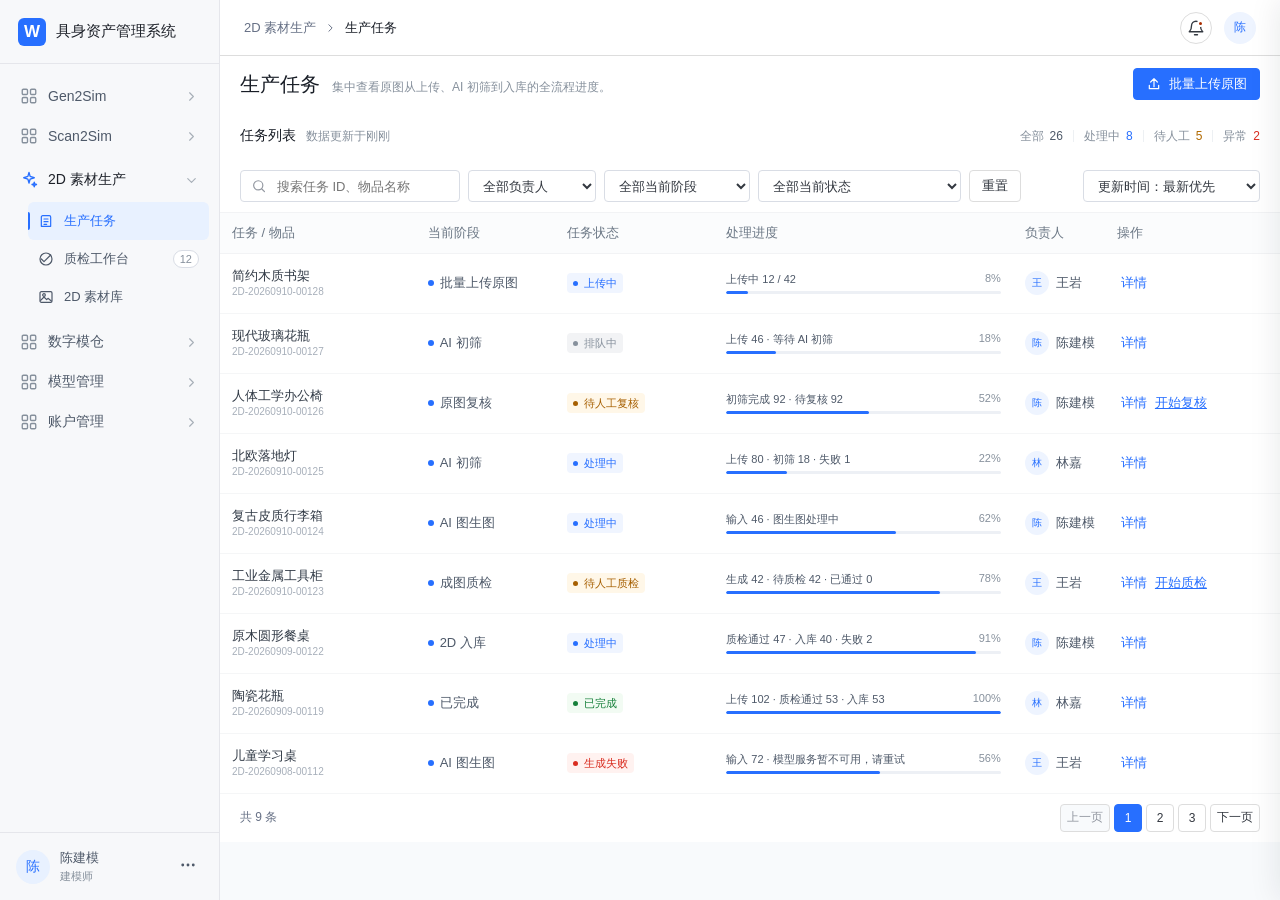
==== commit 8eca4736: "Add files via upload" ====
--- a/index.html
+++ b/index.html
@@ -101,9 +101,9 @@
         <div class="modal-body upload-form-body">
           <label class="form-field"><span>物品名称 <b>*</b></span><input id="itemName" name="itemName" maxlength="50" placeholder="请输入物品名称" required></label>
           <label class="form-field"><span>备注</span><textarea id="taskRemark" name="taskRemark" maxlength="100" placeholder="可填写用途、重点关注事项等（选填）"></textarea></label>
-          <div class="form-field"><span>上传图片 <b>*</b></span><div class="upload-dropzone"><input id="imageFiles" name="imageFiles" type="file" accept="image/png,image/jpeg,image/webp" multiple><input id="imageFolder" name="imageFolder" type="file" webkitdirectory directory multiple><svg><use href="#i-upload"/></svg><strong>上传图片或图片文件夹</strong><small>仅支持 PNG、JPG、JPEG、WEBP；文件夹内含其他格式时不可提交</small><div class="upload-picker-actions"><button type="button" class="ghost-btn" id="chooseImages">选择图片</button><button type="button" class="ghost-btn" id="chooseFolder">选择文件夹</button></div><em id="uploadCount" aria-live="polite">尚未选择图片</em></div></div>
+          <div class="form-field"><span>上传图片文件夹 <b>*</b></span><div class="upload-dropzone"><input id="imageFolder" name="imageFolder" type="file" webkitdirectory directory multiple><svg><use href="#i-upload"/></svg><strong>选择图片文件夹</strong><small>支持 PNG、JPG、JPEG、WEBP；选择后自动检测每张图片是否可用</small><div class="upload-picker-actions"><button type="button" class="ghost-btn" id="chooseFolder">选择文件夹</button></div><div class="upload-check-result empty" id="uploadCount" aria-live="polite">尚未选择文件夹</div></div></div>
         </div>
-        <footer><button type="button" class="ghost-btn modal-close">取消</button><button type="submit" class="primary-btn">提交并开始上传</button></footer>
+        <footer><button type="button" class="ghost-btn modal-close">取消</button><button id="submitUpload" type="submit" class="primary-btn" disabled>提交并开始上传</button></footer>
       </form>
     </section>
   </div>
--- a/styles.css
+++ b/styles.css
@@ -232,7 +232,7 @@
 .stage{color:#4e5969}.progress-top{color:#86909c}.progress-top strong{color:#4e5969;font-weight:400}
 .progress-bar{height:3px;background:#edf0f5}.progress-bar i{background:#276fff}
 .status{height:20px;padding:1px 6px;font-size:11px}.status:before{width:5px;height:5px}
-.status.running{color:#276fff;background:#f0f5ff}.status.action,.status.partial{color:#a65f00;background:#fff7e8}
+.status.running{color:#276fff;background:#f0f5ff}.status.action{color:#a65f00;background:#fff7e8}
 .status.done{color:#16803a;background:#f2fbf3}.status.exception{color:#d92d20;background:#fff2f0}
 .status.neutral{color:#86909c;background:#f2f3f5}
 
@@ -268,7 +268,7 @@
 .modal{border-radius:8px}.modal>header{min-height:64px;padding:14px 20px}.modal h2{font-size:17px}.modal-body.upload-form-body{padding:20px}
 .upload-form-body{display:flex;flex-direction:column;gap:16px}.form-field{display:flex;flex-direction:column;gap:7px;color:#4e5969;font-size:13px}.form-field>span{font-weight:500}.form-field b{margin-left:2px;color:#f53f3f;font-weight:400}
 .form-field input:not([type=file]),.form-field select{height:32px;padding:0 10px;border:1px solid #d9dde5;border-radius:4px;outline:0;color:#1d2129;background:#fff;font-size:13px}.form-field input:not([type=file]):focus,.form-field select:focus{border-color:#276fff;box-shadow:0 0 0 2px rgba(39,111,255,.1)}
-.upload-dropzone{min-height:146px;display:flex;flex-direction:column;align-items:center;justify-content:center;gap:5px;border:1px dashed #b7c9ea;border-radius:4px;background:#fbfcff;color:#4e5969}.upload-dropzone:hover{border-color:#276fff;background:#f5f8ff}.upload-dropzone input{position:absolute;width:1px;height:1px;opacity:0;pointer-events:none}.upload-dropzone svg{width:22px;height:22px;color:#276fff}.upload-dropzone strong{font-size:13px;font-weight:500}.upload-dropzone small{color:#86909c;font-size:12px}.upload-picker-actions{display:flex;gap:8px;margin-top:4px}.upload-picker-actions .ghost-btn{height:28px;padding:0 10px;font-size:12px}.upload-dropzone em{margin-top:3px;color:#276fff;font-size:12px;font-style:normal}.upload-dropzone em.error{color:#d92d20}.modal>form>footer{padding:12px 20px;display:flex;justify-content:flex-end;gap:10px;border-top:1px solid #f0f1f3}
+.upload-dropzone{min-height:146px;display:flex;flex-direction:column;align-items:center;justify-content:center;gap:5px;border:1px dashed #b7c9ea;border-radius:4px;background:#fbfcff;color:#4e5969}.upload-dropzone:hover{border-color:#276fff;background:#f5f8ff}.upload-dropzone input{position:absolute;width:1px;height:1px;opacity:0;pointer-events:none}.upload-dropzone svg{width:22px;height:22px;color:#276fff}.upload-dropzone strong{font-size:13px;font-weight:500}.upload-dropzone small{color:#86909c;font-size:12px}.upload-picker-actions{display:flex;gap:8px;margin-top:4px}.upload-picker-actions .ghost-btn{height:28px;padding:0 10px;font-size:12px}.upload-check-result{display:flex;align-items:center;justify-content:center;gap:8px;flex-wrap:wrap;margin-top:4px;color:#4e5969;font-size:12px}.upload-check-result b{font-weight:500}.upload-check-result i,.upload-check-result em{padding-left:8px;border-left:1px solid #d9dde5;font-style:normal}.upload-check-result small{flex-basis:100%;text-align:center}.upload-check-result.empty,.upload-check-result.checking{color:#86909c}.upload-check-result.all-success{color:#16803a}.upload-check-result.partial{color:#b26b00}.upload-check-result.partial em,.upload-check-result.all-failed{color:#d92d20}.upload-check-result.all-failed small{color:#d92d20}.modal>form>footer{padding:12px 20px;display:flex;justify-content:flex-end;gap:10px;border-top:1px solid #f0f1f3}.modal .primary-btn:disabled{border-color:#d9dde5;background:#f2f3f5;color:#c9cdd4;box-shadow:none;cursor:not-allowed}
 
 /* Original image review workbench */
 .nav-symbol{width:18px;color:#86909c;text-align:center}.subnav-item{text-decoration:none}.breadcrumb a{color:#86909c;text-decoration:none}.review-page{padding:16px 20px 24px;max-width:none}.review-heading{height:48px;display:flex;align-items:center;justify-content:space-between}.review-heading h1{margin:0;font-size:20px;font-weight:500}.review-heading p{display:inline;margin:0 0 0 12px;color:#86909c;font-size:12px}.review-context{margin-top:12px;display:flex;height:56px;border:1px solid #f0f1f3;background:#fff}.review-context div{min-width:150px;padding:9px 16px;border-right:1px solid #f2f3f5;display:flex;flex-direction:column;gap:4px}.review-context span{color:#86909c;font-size:12px}.review-context strong{color:#313a46;font-size:13px;font-weight:500}.review-summary{height:42px;display:flex;align-items:center;gap:10px;color:#86909c;font-size:12px}.review-summary strong{margin-left:4px;color:#4e5969;font-weight:500}.review-summary i{width:1px;height:12px;background:#edf0f3}.review-summary .review-failed strong{color:#d92d20}.review-panel{border:1px solid #f1f2f4;background:#fff}.review-toolbar{height:52px;padding:0 16px;display:flex;align-items:center;justify-content:space-between;border-bottom:1px solid #f2f3f5}.review-filter-group,.review-selection{display:flex;align-items:center;gap:8px}.review-toolbar select{height:32px;min-width:136px;padding:0 28px 0 10px;border:1px solid #d9dde5;border-radius:4px;color:#4e5969;background:#fff;font-size:13px}.review-selection span{margin-right:4px;color:#86909c;font-size:12px}.review-selection .primary-btn,.review-selection .ghost-btn{height:30px;font-size:12px}.review-grid{display:grid;grid-template-columns:repeat(auto-fill,minmax(156px,1fr));gap:12px;padding:16px}.review-card{position:relative;border:1px solid #edf0f3;background:#fff}.review-card:hover{border-color:#b7c9ea}.review-select{position:absolute;top:8px;left:8px;z-index:1;cursor:pointer}.review-select input{position:absolute;opacity:0}.review-select span{width:16px;height:16px;display:block;border:1px solid #c9cdd4;border-radius:3px;background:#fff}.review-select input:checked+span{border-color:#276fff;background:#276fff}.review-select input:checked+span:after{content:'✓';display:block;color:#fff;font-size:12px;line-height:14px;text-align:center}.image-swatch{height:118px;display:flex;align-items:center;justify-content:center;background:var(--swatch);color:#6b7785;font-size:12px}.image-swatch span{padding:4px 7px;background:rgba(255,255,255,.58)}.review-card-footer{height:40px;padding:0 8px;display:flex;align-items:center;justify-content:space-between}.review-status{font-size:11px}.review-status.pending{color:#86909c}.review-status.approved{color:#16803a}.review-status.rejected{color:#d92d20}.review-status.failed{color:#d92d20}.review-card-actions{display:flex;gap:4px}.review-card-actions button{height:24px;padding:0 6px;border:0;background:transparent;color:#86909c;font-size:11px;cursor:pointer}.review-card-actions .card-approve{color:#276fff}.handled-text{color:#86909c;font-size:11px}
@@ -297,5 +297,38 @@
 .inbound-modal{width:min(500px,calc(100vw - 32px))}.inbound-summary{display:grid;grid-template-columns:repeat(3,1fr);border:1px solid #edf0f3}.inbound-summary div{min-height:58px;padding:9px 11px;border-right:1px solid #edf0f3;display:flex;flex-direction:column;gap:5px}.inbound-summary div:last-child{border-right:0}.inbound-summary span{color:#86909c;font-size:11px}.inbound-summary strong{color:#313a46;font-size:13px;font-weight:500}.inbound-modal .modal-body>p{margin:14px 0 0;color:#86909c;font-size:12px;line-height:1.6}
 .detail-summary.compact{grid-template-columns:repeat(2,1fr)}
 
+/* Generated-image review preview */
+.generated-swatch{position:relative;overflow:hidden}
+.generated-preview-trigger{position:absolute;inset:0;display:flex;align-items:center;justify-content:center;border:0;background:rgba(29,33,41,.56);color:#fff;font-size:12px;font-weight:500;cursor:pointer;opacity:0;transition:opacity .15s}
+.generated-swatch:hover .generated-preview-trigger,.generated-preview-trigger:focus-visible{opacity:1}
+.generated-swatch:hover>span{opacity:.25}
+.generated-review-modal{width:min(860px,calc(100vw - 48px))}
+.generated-review-modal>header{min-height:64px;padding:14px 20px;align-items:center}
+.generated-preview-head-actions{display:flex;align-items:center;gap:12px}
+.generated-preview-head-actions>span{color:#86909c;font-size:12px}
+.generated-preview-body{padding:16px 20px 18px}
+.generated-preview-stage{height:min(54vh,430px);display:flex;align-items:center;justify-content:center;border:1px solid #edf0f3;background:#f7f8fa}
+.generated-preview-image{width:min(100%,430px);height:100%;display:flex;align-items:center;justify-content:center;background:var(--preview-tone,#e2edff);color:#6b7785;font-size:14px}
+.generated-preview-image span{padding:5px 9px;background:rgba(255,255,255,.62)}
+.generated-preview-meta{display:grid;grid-template-columns:repeat(4,minmax(0,1fr));margin:12px 0 0;border:1px solid #edf0f3;background:#fff}
+.generated-preview-meta div{min-height:56px;padding:9px 12px;border-right:1px solid #edf0f3}
+.generated-preview-meta div:last-child{border-right:0}
+.generated-preview-meta dt{margin:0;color:#86909c;font-size:11px}
+.generated-preview-meta dd{margin:5px 0 0;color:#313a46;font-size:13px;font-weight:500;white-space:nowrap;overflow:hidden;text-overflow:ellipsis}
+.generated-preview-status{display:inline-flex;align-items:center;gap:6px}
+.generated-preview-status:before{content:'';width:6px;height:6px;border-radius:50%;background:currentColor}
+.generated-preview-status.pending{color:#86909c}
+.generated-preview-status.approved{color:#16803a}
+.generated-preview-status.rejected{color:#d92d20}
+.generated-preview-complete{margin:12px 0 0;color:#4e5969;font-size:12px}
+.generated-preview-footer{min-height:60px!important;padding:0 20px!important;align-items:center;justify-content:space-between!important}
+.generated-preview-nav,.generated-preview-decision{display:flex;align-items:center;gap:8px}
+.generated-preview-decision[hidden],.generated-preview-task-action[hidden]{display:none!important}
+.generated-preview-footer .ghost-btn,.generated-preview-footer .primary-btn{height:32px;font-size:13px}
+.generated-preview-footer .ghost-btn svg{width:15px;height:15px}
+.danger-btn{color:#d92d20!important}
+.danger-btn:hover{border-color:#f7b2ad!important;background:#fff1f0!important;color:#d92d20!important}
+@media(max-width:760px){.generated-review-modal{width:calc(100vw - 24px)}.generated-preview-meta{grid-template-columns:repeat(2,minmax(0,1fr))}.generated-preview-meta div:nth-child(2){border-right:0}.generated-preview-meta div:nth-child(-n+2){border-bottom:1px solid #edf0f3}.generated-preview-footer{flex-direction:column!important;align-items:stretch!important;gap:8px;padding:10px 16px!important}.generated-preview-nav,.generated-preview-decision{justify-content:flex-end}}
+
 /* 2D asset library */
-.library-page{padding:0 20px 24px}.library-heading{min-height:64px;padding:10px 0;display:flex;align-items:center;justify-content:space-between}.library-heading h1{display:inline;margin:0;color:#1d2129;font-size:20px;font-weight:500}.library-heading p{display:inline;margin-left:12px;color:#86909c;font-size:12px}.library-panel{border:1px solid #f0f1f3;background:#fff}.library-toolbar{height:56px;padding:0 12px;display:flex;align-items:center;gap:8px;border-bottom:1px solid #f0f1f3}.library-toolbar select{height:32px;min-width:142px;padding:0 28px 0 10px;border:1px solid #d9dde5;border-radius:4px;background:#fff;color:#4e5969;font-size:13px}.asset-table{min-width:1120px}.asset-table th:nth-child(1){width:260px}.asset-table th:nth-child(2){width:180px}.asset-table th:nth-child(3){width:200px}.asset-table th:nth-child(4){width:125px}.asset-table th:nth-child(5){width:140px}.asset-table th:nth-child(6){width:120px}.asset-table th:nth-child(7){width:180px}.asset-cell{display:flex;align-items:center;gap:10px}.asset-swatch{width:42px;height:42px;flex:0 0 auto;display:grid;place-items:center;border:1px solid #dce6f8;border-radius:4px;background:var(--asset-tone,#eaf1ff);color:#276fff;font-size:11px;font-weight:600}.source-id{color:#86909c;font:11px var(--cb-font-mono)}.asset-status{display:inline-flex;align-items:center;gap:6px;padding:4px 8px;border-radius:4px;font-size:12px;white-space:nowrap}.asset-status:before{content:'';width:6px;height:6px;border-radius:50%;background:currentColor}.asset-status.not_started{color:#86909c;background:#f2f3f5}.asset-status.generating{color:#175cd3;background:#eef4ff}.asset-status.completed{color:#16803a;background:#eff9f1}.asset-status.failed{color:#d92d20;background:#fff1f0}.three-d-modal{width:min(560px,calc(100vw - 32px))}.three-d-asset{display:flex;align-items:center;gap:12px;padding:11px;border:1px solid #edf0f3;background:#fafbfc}.three-d-asset .asset-swatch{width:48px;height:48px}.three-d-asset div:last-child{display:flex;flex-direction:column;gap:5px}.three-d-asset strong{color:#313a46;font-size:13px;font-weight:500}.three-d-asset span{color:#86909c;font:11px var(--cb-font-mono)}.three-d-form{display:grid;grid-template-columns:repeat(2,minmax(0,1fr));gap:14px 16px;margin-top:16px}.three-d-form .form-field:first-child{grid-column:1/-1}.three-d-form input,.three-d-form select{height:32px;padding:0 10px;border:1px solid #d9dde5;border-radius:4px;background:#fff;color:#1d2129;font-size:13px}.three-d-tip{margin:14px 0 0;color:#86909c;font-size:12px;line-height:1.6}
+.library-page{padding:0 20px 24px}.library-heading{min-height:64px;padding:10px 0;display:flex;align-items:center;justify-content:space-between}.library-heading h1{display:inline;margin:0;color:#1d2129;font-size:20px;font-weight:500}.library-heading p{display:inline;margin-left:12px;color:#86909c;font-size:12px}.library-panel{border:0;background:#fff}.library-toolbar{height:56px;padding:0 12px;display:flex;align-items:center;gap:8px;border-bottom:1px solid #f0f1f3}.library-toolbar select{height:32px;min-width:142px;padding:0 28px 0 10px;border:1px solid #d9dde5;border-radius:4px;background:#fff;color:#4e5969;font-size:13px}.asset-table{min-width:1160px}.asset-table th:nth-child(1){width:260px}.asset-table th:nth-child(2){width:132px}.asset-table th:nth-child(3){width:170px}.asset-table th:nth-child(4){width:195px}.asset-table th:nth-child(5){width:125px}.asset-table th:nth-child(6){width:140px}.asset-table th:nth-child(7){width:180px}.asset-cell{display:flex;align-items:center;gap:10px}.asset-swatch{width:42px;height:42px;flex:0 0 auto;display:grid;place-items:center;border:1px solid #dce6f8;border-radius:4px;background:var(--asset-tone,#eaf1ff);color:#276fff;font-size:11px;font-weight:600}.source-id{color:#86909c;font:11px var(--cb-font-mono)}.asset-status{display:inline-flex;align-items:center;gap:6px;padding:4px 8px;border-radius:4px;font-size:12px;white-space:nowrap}.asset-status:before{content:'';width:6px;height:6px;border-radius:50%;background:currentColor}.asset-status.not_started{color:#86909c;background:#f2f3f5}.asset-status.generating{color:#175cd3;background:#eef4ff}.asset-status.completed{color:#16803a;background:#eff9f1}.asset-status.failed{color:#d92d20;background:#fff1f0}.three-d-modal{width:min(560px,calc(100vw - 32px))}.three-d-asset{display:flex;align-items:center;gap:12px;padding:11px;border:1px solid #edf0f3;background:#fafbfc}.three-d-asset .asset-swatch{width:48px;height:48px}.three-d-asset div:last-child{display:flex;flex-direction:column;gap:5px}.three-d-asset strong{color:#313a46;font-size:13px;font-weight:500}.three-d-asset span{color:#86909c;font:11px var(--cb-font-mono)}.three-d-form{display:grid;grid-template-columns:repeat(2,minmax(0,1fr));gap:14px 16px;margin-top:16px}.three-d-form .form-field:first-child{grid-column:1/-1}.three-d-form input,.three-d-form select{height:32px;padding:0 10px;border:1px solid #d9dde5;border-radius:4px;background:#fff;color:#1d2129;font-size:13px}.three-d-tip{margin:14px 0 0;color:#86909c;font-size:12px;line-height:1.6}
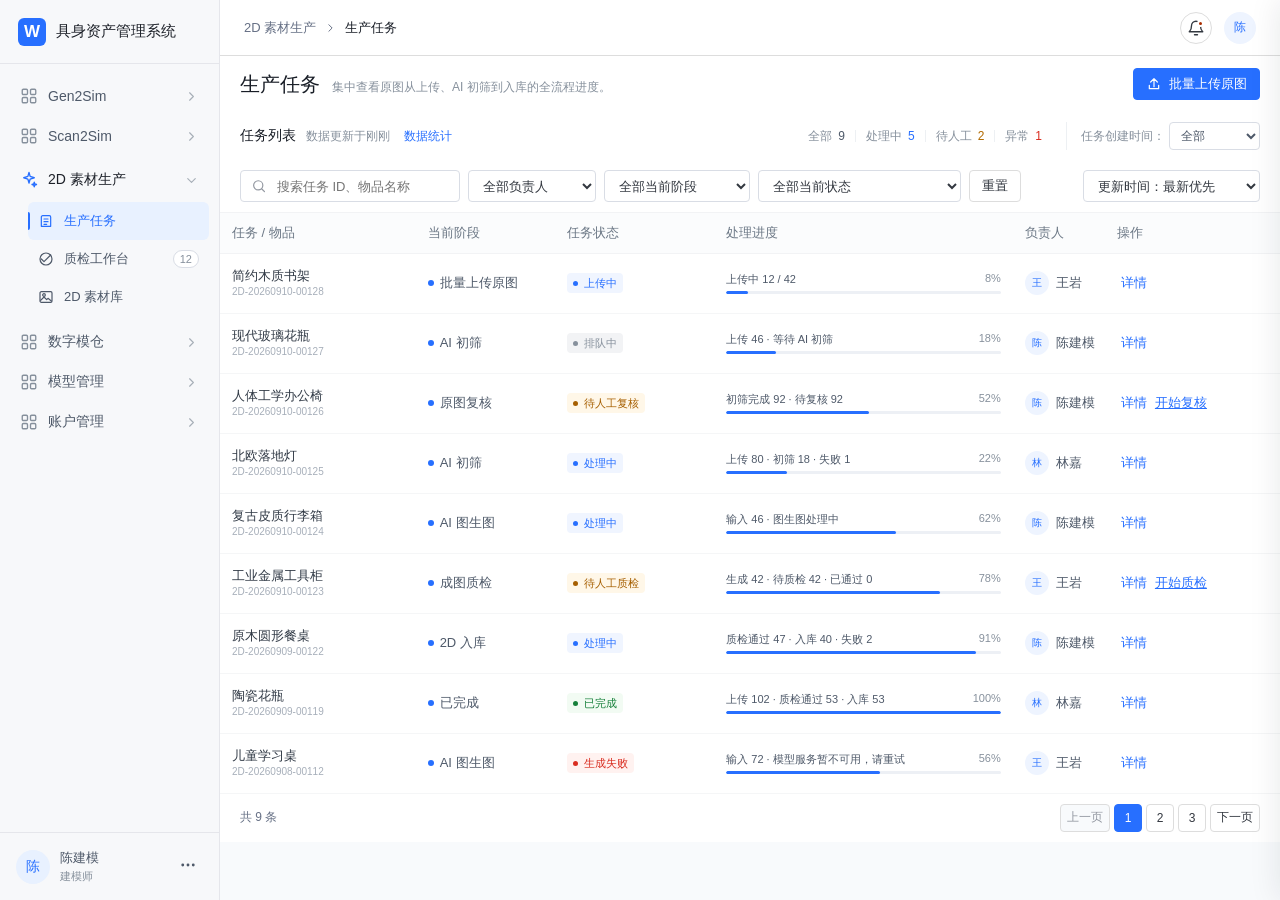
==== commit 2dac1c97: "Add files via upload" ====
--- a/index.html
+++ b/index.html
@@ -57,12 +57,12 @@
 
         <section class="task-panel">
           <div class="panel-header">
-            <div class="panel-title-group"><h2>任务列表</h2><span>数据更新于刚刚</span></div>
+            <div class="panel-title-group"><h2>任务列表</h2><span>数据更新于刚刚</span><button class="text-btn data-stats-btn" id="openStats">数据统计</button></div>
             <div class="summary-bar" aria-label="任务概览">
-              <span>全部 <strong>26</strong></span><i></i>
-              <span class="summary-processing">处理中 <strong>8</strong></span><i></i>
-              <span class="summary-pending">待人工 <strong>5</strong></span><i></i>
-              <span class="summary-exception">异常 <strong>2</strong></span>
+              <span>全部 <strong id="summaryAll">26</strong></span><i></i>
+              <span class="summary-processing">处理中 <strong id="summaryProcessing">8</strong></span><i></i>
+              <span class="summary-pending">待人工 <strong id="summaryPending">5</strong></span><i></i>
+              <span class="summary-exception">异常 <strong id="summaryException">2</strong></span><label class="list-time-filter">任务创建时间：<select id="listTimeFilter" aria-label="筛选任务创建时间"><option value="all">全部</option><option value="today">今天</option><option value="yesterday">昨天</option><option value="seven">近 7 天</option><option value="this-week">本周</option><option value="last-week">上周</option><option value="month">本月</option></select></label>
             </div>
           </div>
           <div class="filters">
@@ -94,12 +94,15 @@
     <footer><button class="ghost-btn" id="drawerCancel">关闭</button><button class="primary-btn" id="drawerAction">继续处理</button></footer>
   </aside>
 
+  <div class="modal-overlay" id="statsModal" hidden><section class="modal stats-modal" role="dialog" aria-modal="true" aria-labelledby="statsModalTitle"><header><div><span class="drawer-kicker">生产任务</span><h2 id="statsModalTitle">数据统计</h2></div><button class="icon-btn stats-close" aria-label="关闭"><svg><use href="#i-close"/></svg></button></header><div class="modal-body"><p class="stats-description">基于任务创建时间，统计任务在各阶段的图片流转结果。</p><div class="stats-period-controls"><label>统计周期<select id="statsPeriodFilter"><option value="today">今天</option><option value="yesterday">昨天</option><option value="seven">近 7 天</option><option value="this-week">本周</option><option value="last-week">上周</option><option value="month">本月</option><option value="custom">自定义日期</option></select></label><span>统计口径：按任务创建时间</span><div id="statsCustomRange" hidden><input id="statsPeriodStart" type="date" aria-label="统计开始日期"><b>至</b><input id="statsPeriodEnd" type="date" aria-label="统计结束日期"></div></div><section class="stats-block"><h3>任务概览</h3><div class="stats-overview"><div><span>全部任务</span><b id="statsAll">0</b></div><div><span>处理中</span><b id="statsProcessing">0</b></div><div><span>待人工</span><b id="statsPending">0</b></div><div><span>异常</span><b id="statsException">0</b></div></div></section><section class="stats-block"><h3>图片流转</h3><div class="stats-funnel"><div><span>上传原图</span><b id="statsUploaded">0 张</b></div><i>↓</i><div><span>AI 初筛输出</span><b id="statsScreened">0 张</b></div><i>↓</i><div><span>图片处理提交</span><b id="statsProcessed">0 张</b></div><i>↓</i><div><span>成图质检通过</span><b id="statsPassed">0 张</b></div><i>↓</i><div><span>2D 已入库</span><b id="statsInbound">0 张</b></div><i>↓</i><div><span>已发起 3D</span><b id="stats3d">0 张</b></div></div></section><section class="stats-block"><h3>时效统计</h3><p class="stats-duration" id="statsDuration">平均全流程耗时：0 分钟</p><p class="stats-note">同一任务按创建时间归入统计周期；后续阶段可在周期外完成。</p></section></div><footer><button class="ghost-btn stats-close">关闭</button></footer></section></div>
+
   <div class="modal-overlay" id="uploadModal" hidden>
     <section class="modal" role="dialog" aria-modal="true" aria-labelledby="uploadTitle">
       <header><div><span class="drawer-kicker">新生产批次</span><h2 id="uploadTitle">批量上传原图</h2></div><button class="icon-btn modal-close" aria-label="关闭"><svg><use href="#i-close"/></svg></button></header>
       <form id="uploadForm">
         <div class="modal-body upload-form-body">
           <label class="form-field"><span>物品名称 <b>*</b></span><input id="itemName" name="itemName" maxlength="50" placeholder="请输入物品名称" required></label>
+          <label class="form-field"><span>负责人 <b>*</b></span><select id="taskOwner" name="taskOwner" required><option value="" selected disabled>请选择负责人</option><option value="陈建模">陈建模</option><option value="林嘉">林嘉</option><option value="王岩">王岩</option></select></label>
           <label class="form-field"><span>备注</span><textarea id="taskRemark" name="taskRemark" maxlength="100" placeholder="可填写用途、重点关注事项等（选填）"></textarea></label>
           <div class="form-field"><span>上传图片文件夹 <b>*</b></span><div class="upload-dropzone"><input id="imageFolder" name="imageFolder" type="file" webkitdirectory directory multiple><svg><use href="#i-upload"/></svg><strong>选择图片文件夹</strong><small>支持 PNG、JPG、JPEG、WEBP；选择后自动检测每张图片是否可用</small><div class="upload-picker-actions"><button type="button" class="ghost-btn" id="chooseFolder">选择文件夹</button></div><div class="upload-check-result empty" id="uploadCount" aria-live="polite">尚未选择文件夹</div></div></div>
         </div>
--- a/styles.css
+++ b/styles.css
@@ -331,4 +331,16 @@
 @media(max-width:760px){.generated-review-modal{width:calc(100vw - 24px)}.generated-preview-meta{grid-template-columns:repeat(2,minmax(0,1fr))}.generated-preview-meta div:nth-child(2){border-right:0}.generated-preview-meta div:nth-child(-n+2){border-bottom:1px solid #edf0f3}.generated-preview-footer{flex-direction:column!important;align-items:stretch!important;gap:8px;padding:10px 16px!important}.generated-preview-nav,.generated-preview-decision{justify-content:flex-end}}
 
 /* 2D asset library */
-.library-page{padding:0 20px 24px}.library-heading{min-height:64px;padding:10px 0;display:flex;align-items:center;justify-content:space-between}.library-heading h1{display:inline;margin:0;color:#1d2129;font-size:20px;font-weight:500}.library-heading p{display:inline;margin-left:12px;color:#86909c;font-size:12px}.library-panel{border:0;background:#fff}.library-toolbar{height:56px;padding:0 12px;display:flex;align-items:center;gap:8px;border-bottom:1px solid #f0f1f3}.library-toolbar select{height:32px;min-width:142px;padding:0 28px 0 10px;border:1px solid #d9dde5;border-radius:4px;background:#fff;color:#4e5969;font-size:13px}.asset-table{min-width:1160px}.asset-table th:nth-child(1){width:260px}.asset-table th:nth-child(2){width:132px}.asset-table th:nth-child(3){width:170px}.asset-table th:nth-child(4){width:195px}.asset-table th:nth-child(5){width:125px}.asset-table th:nth-child(6){width:140px}.asset-table th:nth-child(7){width:180px}.asset-cell{display:flex;align-items:center;gap:10px}.asset-swatch{width:42px;height:42px;flex:0 0 auto;display:grid;place-items:center;border:1px solid #dce6f8;border-radius:4px;background:var(--asset-tone,#eaf1ff);color:#276fff;font-size:11px;font-weight:600}.source-id{color:#86909c;font:11px var(--cb-font-mono)}.asset-status{display:inline-flex;align-items:center;gap:6px;padding:4px 8px;border-radius:4px;font-size:12px;white-space:nowrap}.asset-status:before{content:'';width:6px;height:6px;border-radius:50%;background:currentColor}.asset-status.not_started{color:#86909c;background:#f2f3f5}.asset-status.generating{color:#175cd3;background:#eef4ff}.asset-status.completed{color:#16803a;background:#eff9f1}.asset-status.failed{color:#d92d20;background:#fff1f0}.three-d-modal{width:min(560px,calc(100vw - 32px))}.three-d-asset{display:flex;align-items:center;gap:12px;padding:11px;border:1px solid #edf0f3;background:#fafbfc}.three-d-asset .asset-swatch{width:48px;height:48px}.three-d-asset div:last-child{display:flex;flex-direction:column;gap:5px}.three-d-asset strong{color:#313a46;font-size:13px;font-weight:500}.three-d-asset span{color:#86909c;font:11px var(--cb-font-mono)}.three-d-form{display:grid;grid-template-columns:repeat(2,minmax(0,1fr));gap:14px 16px;margin-top:16px}.three-d-form .form-field:first-child{grid-column:1/-1}.three-d-form input,.three-d-form select{height:32px;padding:0 10px;border:1px solid #d9dde5;border-radius:4px;background:#fff;color:#1d2129;font-size:13px}.three-d-tip{margin:14px 0 0;color:#86909c;font-size:12px;line-height:1.6}
+.library-page{padding:0 20px 24px}.library-heading{min-height:64px;padding:10px 0;display:flex;align-items:center;justify-content:space-between}.library-heading h1{display:inline;margin:0;color:#1d2129;font-size:20px;font-weight:500}.library-heading p{display:inline;margin-left:12px;color:#86909c;font-size:12px}.library-panel{border:0;background:#fff}.library-toolbar{height:56px;padding:0 12px;display:flex;align-items:center;gap:8px;border-bottom:1px solid #f0f1f3}.library-toolbar select{height:32px;min-width:142px;padding:0 28px 0 10px;border:1px solid #d9dde5;border-radius:4px;background:#fff;color:#4e5969;font-size:13px}.asset-table{min-width:1240px}.asset-table th:nth-child(1){width:88px}.asset-table th:nth-child(2){width:230px}.asset-table th:nth-child(3){width:132px}.asset-table th:nth-child(4){width:170px}.asset-table th:nth-child(5){width:195px}.asset-table th:nth-child(6){width:125px}.asset-table th:nth-child(7){width:140px}.asset-table th:nth-child(8){width:180px}.asset-thumbnail{width:42px;height:42px;display:grid;place-items:center;border:1px solid #dce6f8;border-radius:4px;background:var(--asset-tone,#eaf1ff);color:#86909c;font-size:10px}.asset-swatch{width:42px;height:42px;flex:0 0 auto;display:grid;place-items:center;border:1px solid #dce6f8;border-radius:4px;background:var(--asset-tone,#eaf1ff);color:#276fff;font-size:11px;font-weight:600}.source-id{color:#86909c;font:11px var(--cb-font-mono)}.asset-status{display:inline-flex;align-items:center;gap:6px;padding:4px 8px;border-radius:4px;font-size:12px;white-space:nowrap}.asset-status:before{content:'';width:6px;height:6px;border-radius:50%;background:currentColor}.asset-status.not_started{color:#86909c;background:#f2f3f5}.asset-status.generating{color:#175cd3;background:#eef4ff}.asset-status.completed{color:#16803a;background:#eff9f1}.asset-status.failed{color:#d92d20;background:#fff1f0}.three-d-modal{width:min(560px,calc(100vw - 32px))}.three-d-asset{display:flex;align-items:center;gap:12px;padding:11px;border:1px solid #edf0f3;background:#fafbfc}.three-d-asset .asset-swatch{width:48px;height:48px}.three-d-asset div:last-child{display:flex;flex-direction:column;gap:5px}.three-d-asset strong{color:#313a46;font-size:13px;font-weight:500}.three-d-asset span{color:#86909c;font:11px var(--cb-font-mono)}.three-d-form{display:grid;grid-template-columns:repeat(2,minmax(0,1fr));gap:14px 16px;margin-top:16px}.three-d-form .form-field:first-child{grid-column:1/-1}.three-d-form input,.three-d-form select{height:32px;padding:0 10px;border:1px solid #d9dde5;border-radius:4px;background:#fff;color:#1d2129;font-size:13px}.three-d-tip{margin:14px 0 0;color:#86909c;font-size:12px;line-height:1.6}
+.asset-table th:nth-child(1){width:48px}.asset-table th:nth-child(2){width:88px}.asset-table th:nth-child(3){width:230px}.asset-table th:nth-child(4){width:132px}.asset-table th:nth-child(5){width:170px}.asset-table th:nth-child(6){width:195px}.asset-table th:nth-child(7){width:125px}.asset-table th:nth-child(8){width:140px}.asset-table th:nth-child(9){width:180px}.asset-check{display:inline-flex;align-items:center;justify-content:center;cursor:pointer}.asset-check input{position:absolute;opacity:0}.asset-check span{width:16px;height:16px;display:block;border:1px solid #c9cdd4;border-radius:3px;background:#fff}.asset-check input:checked+span{border-color:#276fff;background:#276fff}.asset-check input:checked+span:after{content:'✓';display:block;color:#fff;font-size:12px;line-height:14px;text-align:center}.asset-check input:disabled+span{border-color:#e5e6eb;background:#f7f8fa;cursor:not-allowed}.asset-selection-info{color:#86909c;font-size:12px}.library-toolbar .primary-btn{height:32px;font-size:13px}.asset-detail-modal{width:min(860px,calc(100vw - 48px))}.asset-detail-trace{display:grid;grid-template-columns:repeat(2,minmax(0,1fr));gap:12px;margin-top:12px}.asset-detail-trace section{padding:10px 12px;border:1px solid #edf0f3;background:#fafbfc}.asset-detail-trace h3{margin:0 0 7px;color:#4e5969;font-size:12px;font-weight:500}.asset-detail-trace p{margin:4px 0;color:#86909c;font-size:12px;line-height:1.5}.asset-detail-trace code{color:#4e5969;font:11px var(--cb-font-mono)}.three-d-modal{width:min(620px,calc(100vw - 32px))}.three-d-assets{display:grid;gap:8px;max-height:168px;overflow:auto}.three-d-assets .three-d-asset{min-height:58px;padding:7px 10px}.three-d-assets .asset-swatch{width:42px;height:42px}.three-d-form .form-field:last-child{grid-column:1/-1}.three-d-form .form-field small{color:#86909c;font-size:11px}.three-d-form textarea{height:56px;resize:vertical;padding:8px 10px;border:1px solid #d9dde5;border-radius:4px;outline:0;color:#1d2129;font-family:inherit;font-size:13px}.three-d-form textarea:focus{border-color:#276fff;box-shadow:0 0 0 2px rgba(39,111,255,.1)}
+/* Batch 3D submission result */
+.batch-result-modal{width:min(660px,calc(100vw - 32px))}.batch-result-modal .modal-body{padding:18px 20px}.batch-result-summary{display:grid;grid-template-columns:repeat(2,minmax(0,1fr));border:1px solid #edf0f3}.batch-result-summary div{min-height:62px;padding:10px 14px;display:flex;flex-direction:column;gap:5px;border-right:1px solid #edf0f3}.batch-result-summary div:last-child{border-right:0}.batch-result-summary span{color:#86909c;font-size:12px}.batch-result-summary strong{color:#16803a;font-size:16px;font-weight:600}.batch-result-summary .batch-result-error strong{color:#d92d20}.batch-result-tip{margin:12px 0 16px;color:#86909c;font-size:12px;line-height:1.6}.batch-result-section+.batch-result-section{margin-top:14px}.batch-result-section h3{margin:0 0 8px;color:#4e5969;font-size:13px;font-weight:500}.batch-result-list{display:grid;gap:6px}.batch-result-item{min-height:58px;padding:7px 10px;display:flex;align-items:center;gap:10px;border:1px solid #edf0f3;background:#fff}.batch-result-item .asset-swatch{width:36px;height:36px}.batch-result-item>div:nth-child(2){min-width:0;display:flex;flex:1;flex-direction:column;gap:3px}.batch-result-item strong{overflow:hidden;color:#313a46;font-size:12px;font-weight:500;text-overflow:ellipsis;white-space:nowrap}.batch-result-item span{overflow:hidden;color:#86909c;font:11px var(--cb-font-mono);text-overflow:ellipsis;white-space:nowrap}.batch-result-item em{flex:0 0 auto;font-size:12px;font-style:normal}.batch-result-success{color:#16803a}.batch-result-failed{color:#d92d20}.batch-result-modal footer{min-height:60px;padding:0 20px;display:flex;align-items:center;justify-content:flex-end;gap:8px;border-top:1px solid #f0f1f3}.batch-result-modal footer .ghost-btn,.batch-result-modal footer .primary-btn{height:32px;font-size:13px}.batch-result-modal [hidden]{display:none!important}
+/* Image-processing decision queue */
+.source-review-toolbar{height:auto;min-height:56px;padding:10px 0;gap:12px;flex-wrap:wrap}.source-selection-actions{width:100%;margin-left:0;display:flex;align-items:center;gap:8px;flex-wrap:wrap}.source-selection-actions>span{color:#86909c;font-size:12px}.source-selection-actions .ghost-btn,.source-selection-actions .primary-btn{height:30px;padding:0 9px;font-size:12px}.source-image-queue{display:grid!important;grid-template-columns:repeat(auto-fill,minmax(184px,1fr));gap:12px!important;padding:12px 0 16px!important}.source-queue-card{min-width:0}.source-queue-card .image-swatch{height:130px}.source-card-context{display:flex;justify-content:space-between;gap:6px;padding:0 8px;color:#86909c;font-size:10px;white-space:nowrap}.source-card-context span:first-child{overflow:hidden;text-overflow:ellipsis}.source-card-tags{display:flex;align-items:center;justify-content:space-between;gap:6px;padding:7px 8px 0}.mode-tag{display:inline-flex;align-items:center;padding:3px 6px;border-radius:4px;font-size:11px;font-style:normal;white-space:nowrap}.mode-tag.edit{color:#175cd3;background:#eef4ff}.mode-tag.generate{color:#6d4bb5;background:#f3efff}.source-queue-card .review-card-footer{height:34px}.source-queue-card .review-status{flex:0 0 auto;white-space:nowrap}.source-queue-card .review-card-actions{width:100%;justify-content:flex-end}.source-queue-card .review-card-actions button{height:24px;padding:0 4px;border:0;background:transparent;color:#276fff;font-size:11px;cursor:pointer}.source-queue-card .review-card-actions .card-reject{color:#d92d20}.review-status.edit{color:#175cd3}.review-status.generate{color:#6d4bb5}.source-preview-meta{grid-template-columns:repeat(5,minmax(0,1fr))}.generated-preview-status.edit{color:#175cd3}.generated-preview-status.generate{color:#6d4bb5}.generated-preview-key-guide{margin:10px 0 0;color:#86909c;font-size:12px}.generated-preview-decision kbd{margin-left:4px;padding:1px 4px;border:1px solid currentColor;border-radius:3px;font-family:inherit;font-size:10px;font-weight:400}.source-preview-decision{gap:8px}@media(max-width:980px){.source-preview-meta{grid-template-columns:repeat(3,minmax(0,1fr))}}@media(max-width:760px){.source-image-queue{grid-template-columns:repeat(auto-fill,minmax(160px,1fr))}.source-preview-meta{grid-template-columns:repeat(2,minmax(0,1fr))}.source-preview-meta div:nth-child(2){border-right:0}.source-preview-meta div:nth-child(-n+2){border-bottom:1px solid #edf0f3}}
+.text-btn{height:28px;padding:0 2px;border:0;background:transparent;color:#4e5969;font-size:12px;cursor:pointer}.text-btn:hover{color:#276fff}.source-selection-actions button:disabled{border-color:#e5e6eb!important;background:#f7f8fa!important;color:#c9cdd4!important;box-shadow:none!important;cursor:not-allowed}.source-queue-card .image-swatch{position:relative}.source-queue-card.suggestion-edit .image-swatch{background:#dfeafe}.source-queue-card.suggestion-generate .image-swatch{background:#ede5fb}.suggested-overlay{position:absolute;left:8px;bottom:8px;z-index:1;padding:3px 6px;border-radius:3px;font-size:11px;font-style:normal;font-weight:500}.suggested-overlay.edit{color:#175cd3;background:rgba(238,244,255,.92)}.suggested-overlay.generate{color:#6d4bb5;background:rgba(246,240,255,.92)}.source-queue-card .generated-preview-trigger{z-index:2}.config-workflow-modal{width:min(840px,calc(100vw - 48px));border-radius:8px}.config-workflow-modal>header{min-height:64px;padding:14px 20px;align-items:center}.config-workflow-modal .modal-body{padding:18px 20px}.config-workflow-modal footer{min-height:60px;padding:0 20px;display:flex;align-items:center;justify-content:flex-end;gap:8px;border-top:1px solid #f0f1f3}.config-workflow-modal footer .ghost-btn,.config-workflow-modal footer .primary-btn{height:32px;font-size:13px}.config-workflow-modal .config-modal-grid{margin-top:16px}.config-workflow-modal .config-task-summary{height:38px}.config-workflow-modal .form-field input[readonly]{background:#f7f8fa;color:#4e5969}.config-output-rule{margin:16px 0 0;padding-top:12px;border-top:1px solid #f0f1f3;color:#86909c;font-size:12px}.config-workflow-modal .config-prompt-field textarea{height:132px}@media(max-width:760px){.config-workflow-modal{width:calc(100vw - 24px)}.config-workflow-modal .config-modal-grid{grid-template-columns:1fr}.source-selection-actions{gap:6px}.source-selection-actions .text-btn{display:none}}
+.source-queue-card .review-select{z-index:4;top:5px;left:5px;width:30px;height:30px;display:grid;place-items:center}.source-queue-card .review-select span{width:20px;height:20px}.source-queue-card .review-select input:checked+span:after{font-size:14px;line-height:18px}.configure-images-modal{width:min(940px,calc(100vw - 48px))}.configure-images-modal .modal-body{max-height:calc(100vh - 178px);overflow:auto}.configure-summary{justify-content:flex-start}.configure-tip{margin:10px 0 0;color:#86909c;font-size:12px;line-height:1.6}.configure-section{padding:16px 0;border-top:1px solid #edf0f3}.configure-tip+.configure-section{margin-top:14px}.configure-section[hidden]{display:none}.configure-section>header,.config-generate-group>header{display:flex;align-items:flex-start;justify-content:space-between;gap:12px}.configure-section h3{margin:0;color:#313a46;font-size:14px;font-weight:500}.configure-section header p,.config-generate-group header span{margin:5px 0 0;color:#86909c;font:11px var(--cb-font-mono)}.configure-section>header>span{color:#86909c;font-size:12px}.config-group-count,.config-generate-group header b{padding:3px 7px;border-radius:3px;background:#f3efff;color:#6d4bb5;font-size:11px;font-weight:500;white-space:nowrap}.config-group-count{background:#eef4ff;color:#175cd3}.configure-generate-list{display:grid;gap:12px;margin-top:12px}.config-generate-group{padding:14px;border:1px solid #edf0f3;border-radius:4px;background:#fff}.config-generate-group header strong{display:block;color:#313a46;font-size:13px;font-weight:500}.config-generate-group .config-modal-grid{margin-top:12px}.config-generate-group .config-prompt-field textarea{height:92px}.configure-images-modal footer{justify-content:space-between}.configure-images-modal footer>span,.configure-images-modal footer>div>span{color:#86909c;font-size:12px}.configure-images-modal footer>div{display:flex;align-items:center;gap:8px}@media(max-width:760px){.configure-images-modal{width:calc(100vw - 24px)}.configure-images-modal .modal-body{max-height:calc(100vh - 152px)}.configure-section>header,.config-generate-group>header{align-items:flex-start;flex-direction:column}.configure-images-modal footer{padding:10px 16px;flex-direction:column;align-items:stretch}.configure-images-modal footer>div{display:flex;justify-content:flex-end;gap:8px}}
+#generatedGrid .review-select{z-index:4;top:5px;left:5px;width:30px;height:30px;display:grid;place-items:center}#generatedGrid .review-select span{width:20px;height:20px}#generatedGrid .review-select input:checked+span:after{font-size:14px;line-height:18px}
+.panel-title-group{align-items:center!important}.task-stat-controls{display:flex;align-items:center;gap:10px;margin-left:10px}.task-stat-controls label,.task-stat-caliber{color:#86909c!important;font-size:12px!important;font-weight:400}.task-stat-controls select{height:28px;padding:0 26px 0 8px;border:1px solid #d9dde5;border-radius:4px;background:#fff;color:#4e5969;font-size:12px;outline:0}.task-stat-controls select:focus{border-color:#276fff;box-shadow:0 0 0 2px rgba(39,111,255,.1)}.task-stat-caliber{padding-left:10px;border-left:1px solid #edf0f3}@media(max-width:1080px){.panel-header{height:auto;min-height:56px;align-items:flex-start;padding-top:10px;padding-bottom:10px}.panel-title-group{flex-wrap:wrap;white-space:normal}.task-stat-controls{margin-left:0}.panel-header .summary-bar{margin-left:auto}}
+.task-custom-range{display:flex;align-items:center;gap:5px}.task-custom-range input{height:28px;width:118px;padding:0 7px;border:1px solid #d9dde5;border-radius:4px;color:#4e5969;font-size:12px}.task-period-metrics{min-height:38px;padding:0 20px;display:flex;align-items:center;gap:9px;border-bottom:1px solid #edf0f3;background:#fafbfc;color:#86909c;font-size:12px;white-space:nowrap;overflow:auto}.task-period-metrics>span:first-child{color:#4e5969;font-weight:500}.task-period-metrics i{width:1px;height:12px;flex:0 0 auto;background:#d9dde5}.task-period-metrics b{color:#1d2129;font-weight:600}.task-period-metrics em{margin-left:auto;color:#86909c;font-style:normal}@media(max-width:1080px){.task-custom-range{order:3;width:100%;margin-top:2px}.task-period-metrics{padding-left:16px;padding-right:16px}.task-period-metrics em{display:none}}
+.data-stats-btn{margin-left:2px;color:#276fff}.list-time-filter{margin-left:14px;padding-left:14px;border-left:1px solid #edf0f3;color:#86909c;font-size:12px;white-space:nowrap}.list-time-filter select{height:28px;margin-left:4px;padding:0 24px 0 7px;border:1px solid #d9dde5;border-radius:4px;background:#fff;color:#4e5969;font-size:12px}.stats-modal{width:min(760px,calc(100vw - 32px));border-radius:8px}.stats-modal .modal-body{padding:18px 20px;max-height:calc(100vh - 150px);overflow:auto}.stats-description{margin:0 0 14px;color:#86909c;font-size:12px}.stats-period-controls{display:flex;align-items:center;gap:12px;padding:10px 12px;border:1px solid #edf0f3;background:#fafbfc;color:#86909c;font-size:12px}.stats-period-controls label{display:flex;align-items:center;gap:7px;color:#4e5969}.stats-period-controls select,.stats-period-controls input{height:30px;padding:0 24px 0 8px;border:1px solid #d9dde5;border-radius:4px;background:#fff;color:#4e5969;font-size:12px}.stats-period-controls>div{display:flex;align-items:center;gap:6px}.stats-period-controls b{color:#86909c;font-size:12px;font-weight:400}.stats-block{margin-top:18px}.stats-block h3{margin:0 0 9px;color:#313a46;font-size:14px;font-weight:500}.stats-overview{display:grid;grid-template-columns:repeat(4,minmax(0,1fr));border:1px solid #edf0f3}.stats-overview div{min-height:62px;padding:10px 12px;display:flex;flex-direction:column;gap:6px;border-right:1px solid #edf0f3}.stats-overview div:last-child{border-right:0}.stats-overview span{color:#86909c;font-size:11px}.stats-overview b{color:#313a46;font-size:18px;font-weight:500}.stats-funnel{display:grid;grid-template-columns:repeat(11,auto);align-items:center;gap:7px;padding:12px;border:1px solid #edf0f3;background:#fff}.stats-funnel div{min-width:82px;display:flex;flex-direction:column;gap:5px}.stats-funnel span{color:#86909c;font-size:11px}.stats-funnel b{color:#313a46;font-size:12px;font-weight:500}.stats-funnel i{color:#b7c1d1;font-style:normal}.stats-duration{margin:0;color:#313a46;font-size:13px}.stats-note{margin:8px 0 0;color:#86909c;font-size:11px;line-height:1.5}.stats-modal footer{min-height:58px;padding:0 20px;align-items:center}.stats-modal footer .ghost-btn{height:32px;font-size:13px}@media(max-width:760px){.list-time-filter{margin-left:0;padding-left:0;border-left:0}.stats-period-controls{align-items:flex-start;flex-direction:column}.stats-overview{grid-template-columns:repeat(2,minmax(0,1fr))}.stats-overview div:nth-child(2){border-right:0}.stats-overview div:nth-child(-n+2){border-bottom:1px solid #edf0f3}.stats-funnel{display:flex;align-items:stretch;flex-direction:column}.stats-funnel i{text-align:center;line-height:12px}}
+.task-flow-overview,.review-trace-strip,.library-trace-strip{display:flex;align-items:center;gap:9px;min-height:34px;padding:0 12px;border-bottom:1px solid #f0f1f3;background:#fafbfc;color:#86909c;font-size:12px;white-space:nowrap;overflow:auto}.task-flow-overview i,.review-trace-strip i,.library-trace-strip i{width:1px;height:12px;flex:0 0 auto;background:#d9dde5}.task-flow-overview b,.review-trace-strip b,.library-trace-strip b{color:#4e5969;font-weight:500}.task-flow-overview em{margin-left:auto;color:#86909c;font-style:normal}.review-trace-strip{margin-bottom:10px;border:1px solid #f0f1f3}.library-trace-strip{margin:0 0 10px;border:1px solid #f0f1f3}.trace-stat-grid{display:grid;grid-template-columns:repeat(3,minmax(0,1fr));border:1px solid #edf0f3}.trace-stat-grid div{min-height:52px;padding:8px 10px;display:flex;flex-direction:column;gap:5px;border-right:1px solid #edf0f3;border-bottom:1px solid #edf0f3}.trace-stat-grid div:nth-child(3n){border-right:0}.trace-stat-grid div:nth-child(n+4){border-bottom:0}.trace-stat-grid span,.trace-duration{color:#86909c;font-size:11px}.trace-stat-grid b{color:#313a46;font-size:15px;font-weight:500}.trace-duration{margin:9px 0 0;line-height:1.5}.asset-audit-trail{margin-top:12px;padding:10px 12px;border:1px solid #edf0f3;background:#fafbfc}.asset-audit-trail h3{margin:0 0 10px;color:#4e5969;font-size:12px;font-weight:500}.asset-audit-trail>div{display:grid;grid-template-columns:repeat(5,minmax(0,1fr));gap:0}.asset-audit-trail span{padding:0 8px;border-left:1px solid #d9dde5;color:#86909c;font-size:11px;line-height:1.55}.asset-audit-trail span:first-child{padding-left:0;border-left:0}.asset-audit-trail b{color:#4e5969;font-size:11px;font-weight:500}.three-d-submit-summary{margin-bottom:12px;padding:9px 11px;border:1px solid #edf0f3;background:#fafbfc;color:#4e5969;font-size:12px}@media(max-width:760px){.task-flow-overview em{display:none}.trace-stat-grid{grid-template-columns:repeat(2,minmax(0,1fr))}.trace-stat-grid div:nth-child(3n){border-right:1px solid #edf0f3}.trace-stat-grid div:nth-child(2n){border-right:0}.trace-stat-grid div:nth-child(3){border-bottom:1px solid #edf0f3}.asset-audit-trail>div{grid-template-columns:repeat(2,minmax(0,1fr));gap:8px}.asset-audit-trail span{border-left:0;padding:0}}
